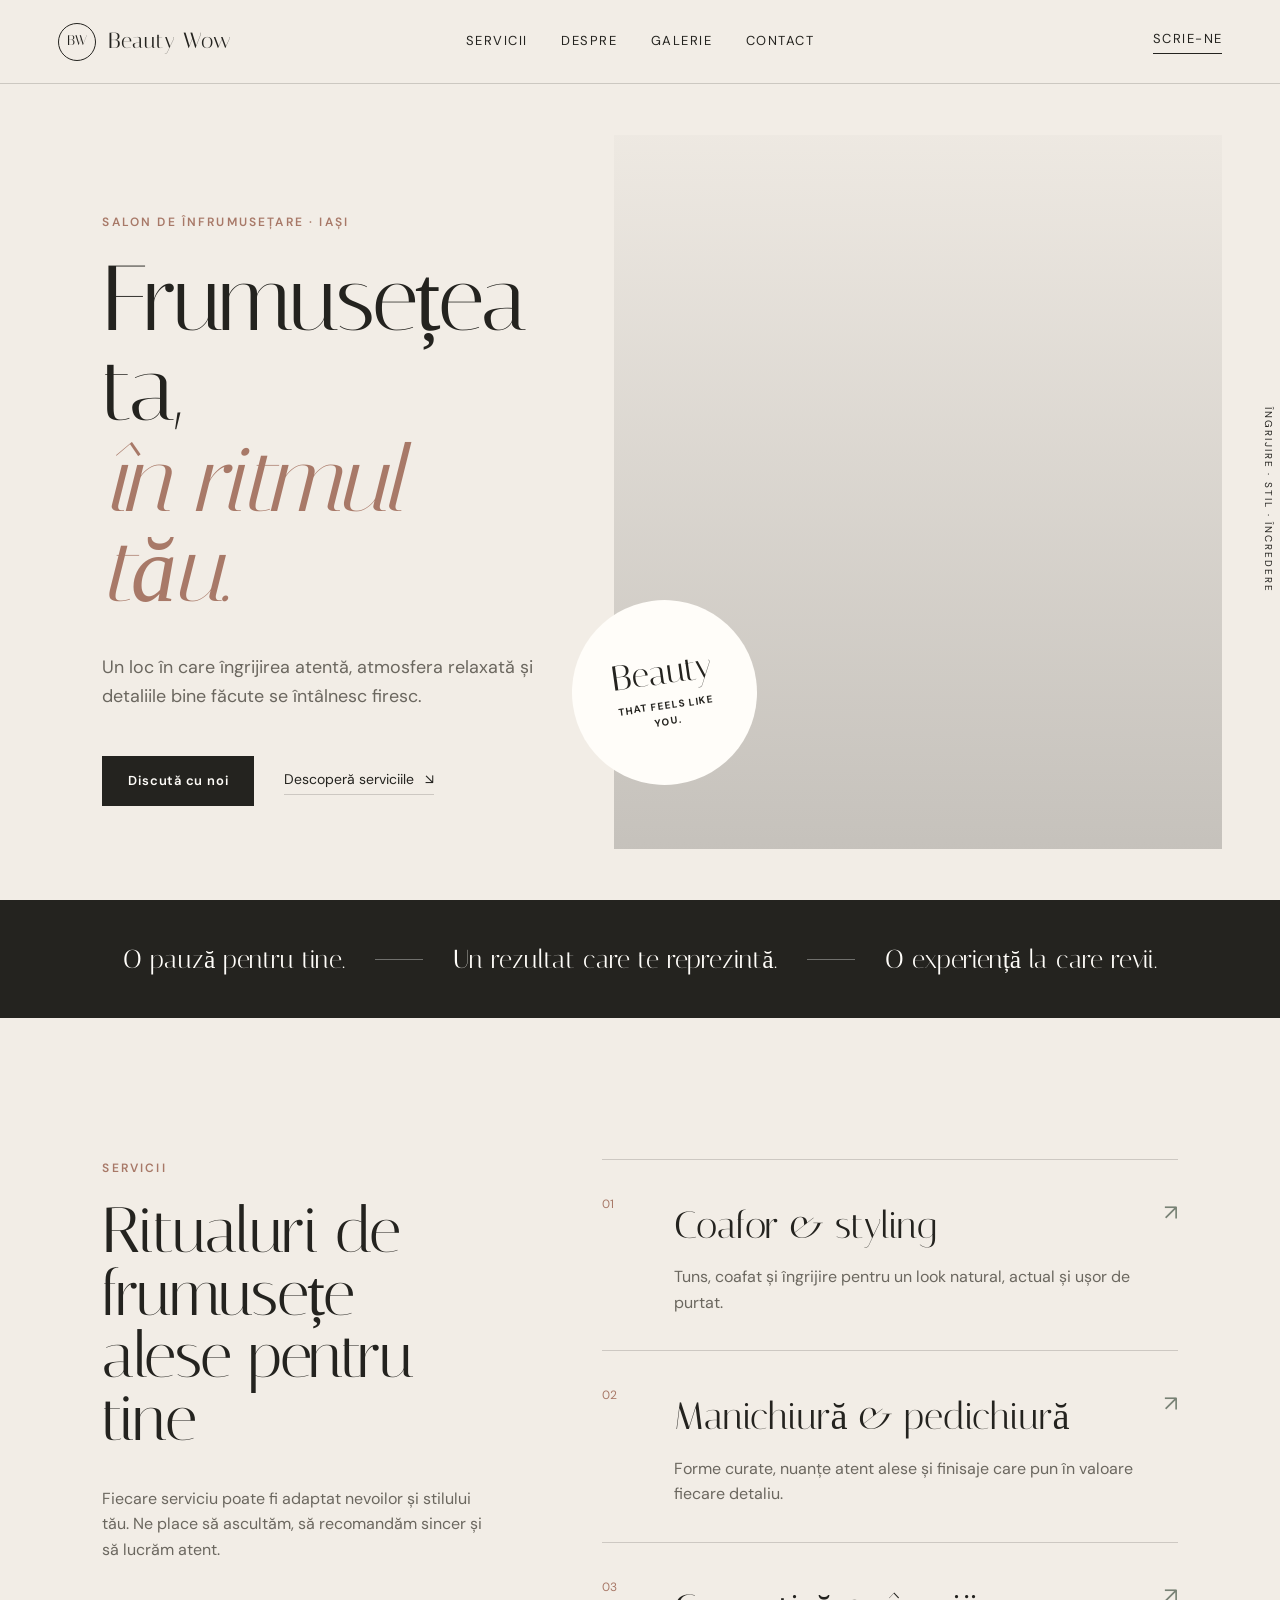
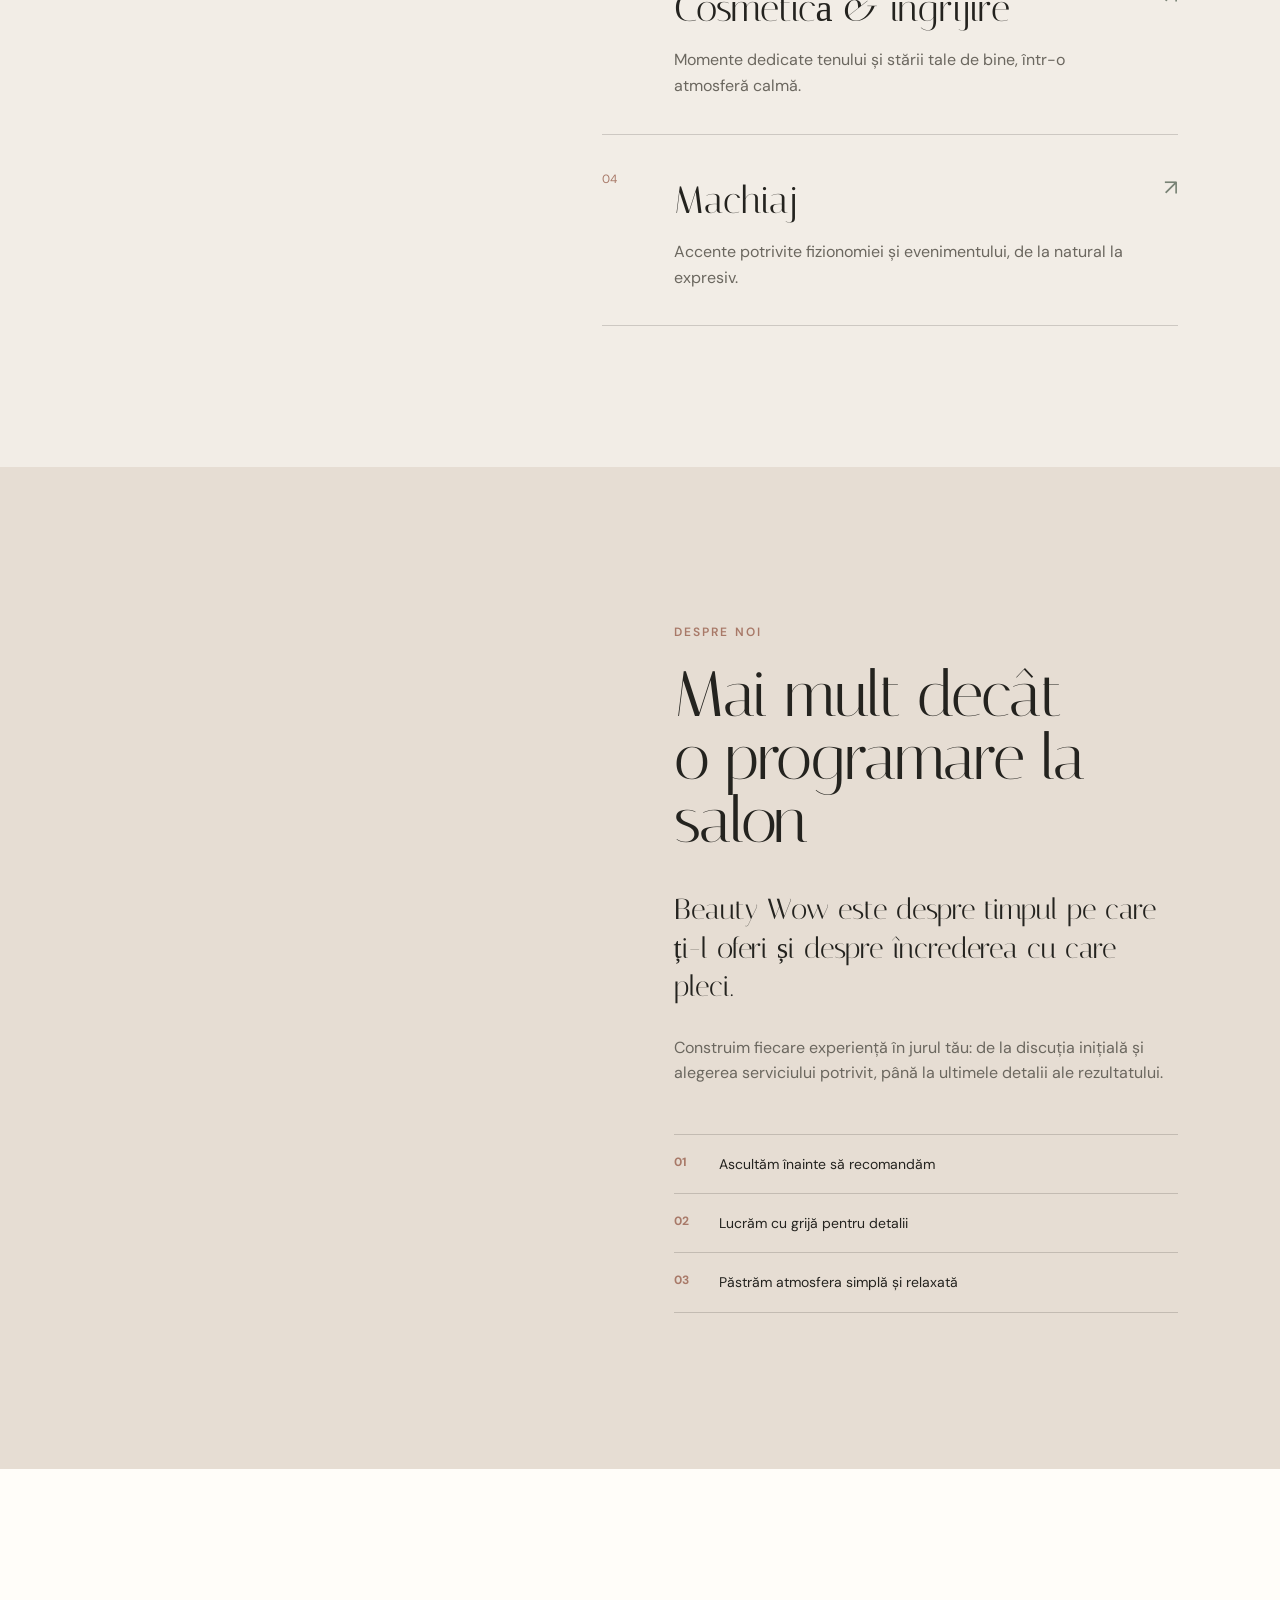
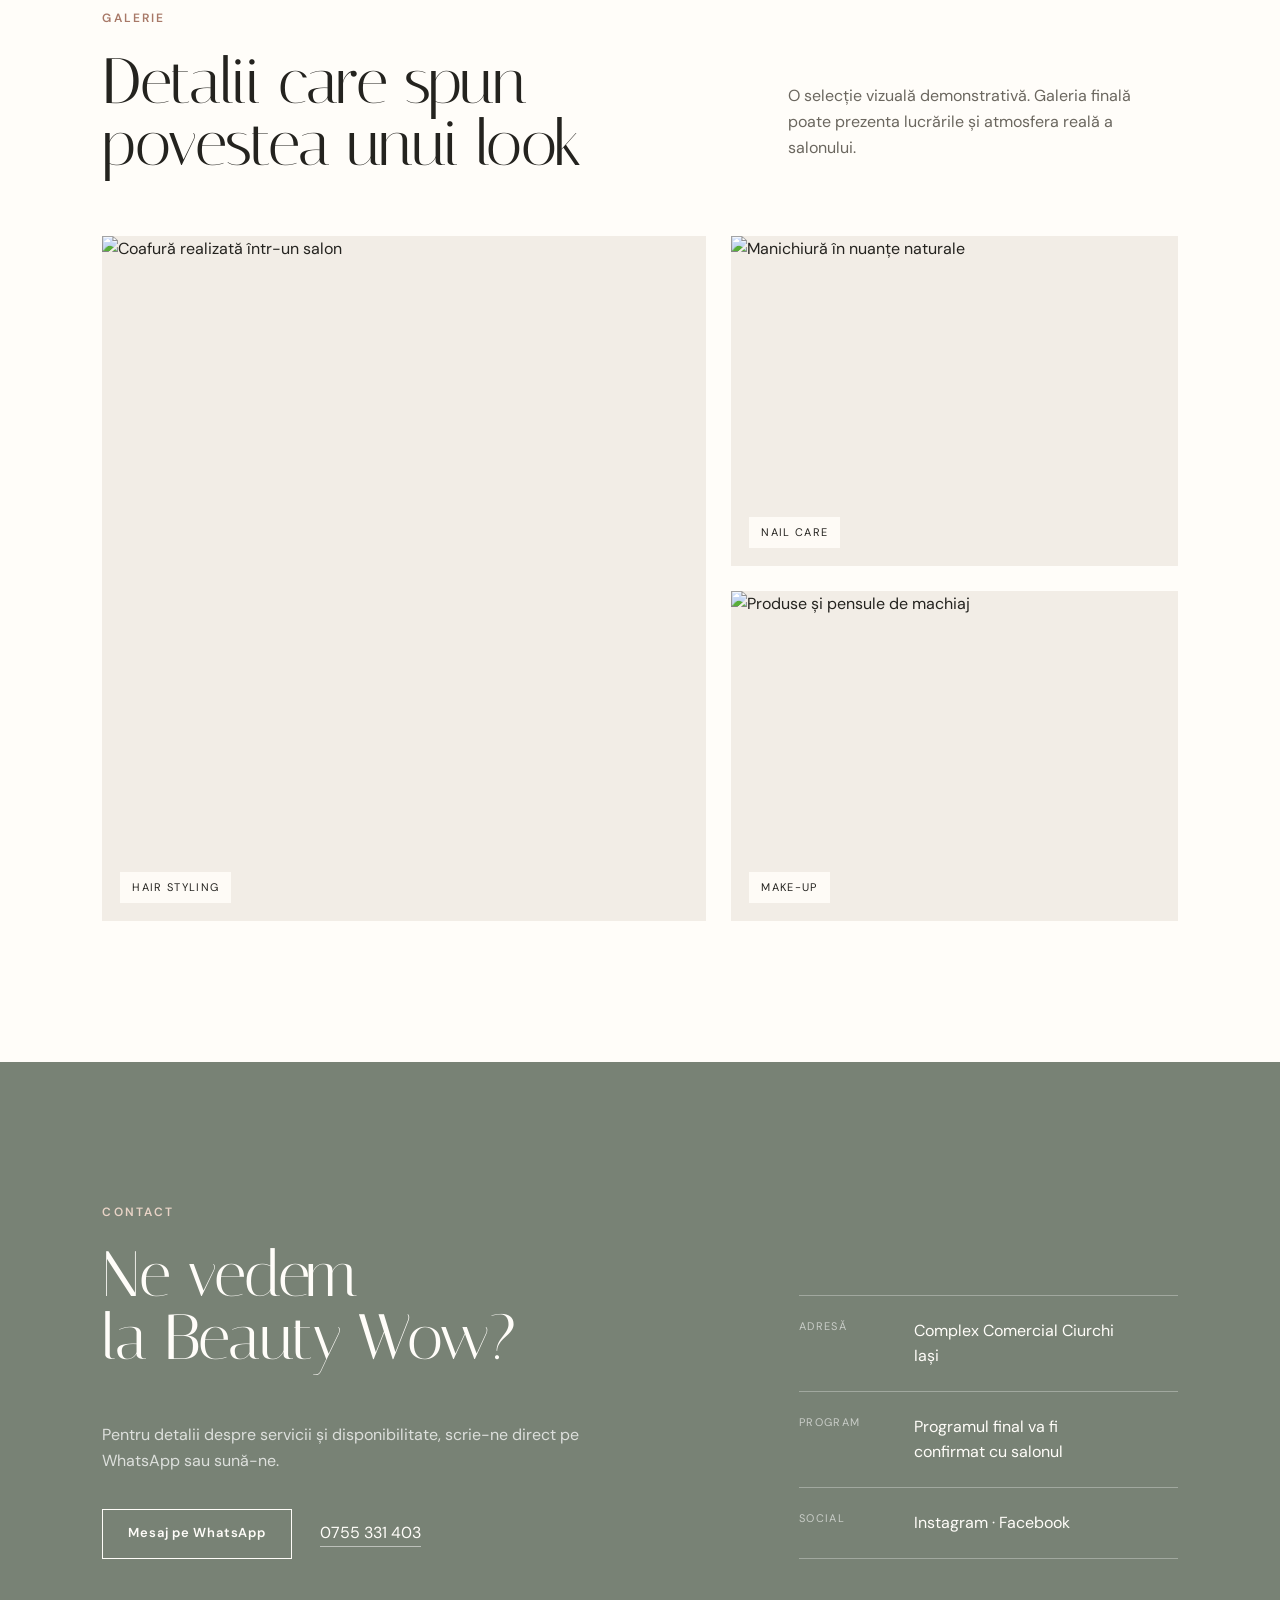
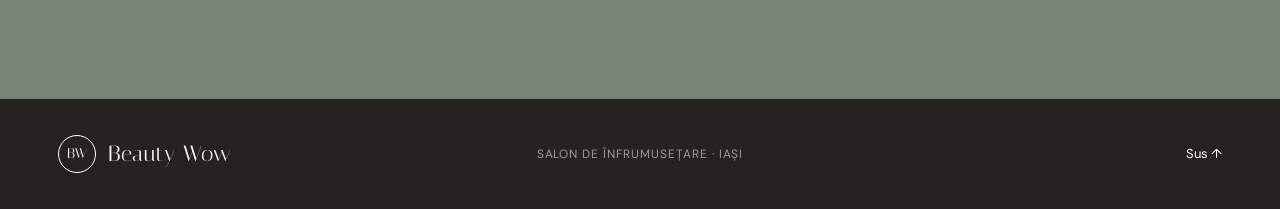
==== index.html @ 2084b97e "Initial Beauty Wow salon presentation site" ====
<!doctype html>
<html lang="ro">
<head>
  <meta charset="UTF-8">
  <meta name="viewport" content="width=device-width, initial-scale=1.0">
  <meta name="description" content="Beauty Wow Iași — un spațiu dedicat frumuseții, îngrijirii și momentelor în care te alegi pe tine.">
  <meta name="theme-color" content="#f2ede6">
  <title>Beauty Wow — Salon de înfrumusețare Iași</title>
  <link rel="preconnect" href="https://fonts.googleapis.com">
  <link rel="preconnect" href="https://fonts.gstatic.com" crossorigin>
  <link href="https://fonts.googleapis.com/css2?family=DM+Sans:wght@400;500;600&family=Italiana&display=swap" rel="stylesheet">
  <link rel="stylesheet" href="style.css">
</head>
<body>
  <header class="site-header" id="acasa">
    <a class="brand" href="#acasa" aria-label="Beauty Wow - Acasă">
      <span class="brand-mark">BW</span>
      <span class="brand-name">Beauty Wow</span>
    </a>

    <button class="menu-toggle" type="button" aria-label="Deschide meniul" aria-expanded="false">
      <span></span><span></span>
    </button>

    <nav class="main-nav" aria-label="Navigație principală">
      <a href="#servicii">Servicii</a>
      <a href="#despre">Despre</a>
      <a href="#galerie">Galerie</a>
      <a href="#contact">Contact</a>
    </nav>

    <a class="header-contact" href="https://wa.me/40755331403" target="_blank" rel="noopener">Scrie-ne</a>
  </header>

  <main>
    <section class="hero">
      <div class="hero-copy reveal">
        <p class="eyebrow">Salon de înfrumusețare · Iași</p>
        <h1>Frumusețea ta,<br><em>în ritmul tău.</em></h1>
        <p class="hero-intro">Un loc în care îngrijirea atentă, atmosfera relaxată și detaliile bine făcute se întâlnesc firesc.</p>
        <div class="hero-actions">
          <a class="button button-primary" href="https://wa.me/40755331403" target="_blank" rel="noopener">Discută cu noi</a>
          <a class="text-link" href="#servicii">Descoperă serviciile <span>↘</span></a>
        </div>
      </div>

      <div class="hero-visual reveal delay-1">
        <div class="hero-image" role="img" aria-label="Interior luminos de salon de înfrumusețare"></div>
        <div class="hero-note">
          <span>Beauty</span>
          <strong>that feels like you.</strong>
        </div>
      </div>

      <p class="hero-side">ÎNGRIJIRE · STIL · ÎNCREDERE</p>
    </section>

    <section class="intro-strip" aria-label="Promisiunea Beauty Wow">
      <p>O pauză pentru tine.</p>
      <span></span>
      <p>Un rezultat care te reprezintă.</p>
      <span></span>
      <p>O experiență la care revii.</p>
    </section>

    <section class="services section" id="servicii">
      <div class="section-heading reveal">
        <p class="eyebrow">Servicii</p>
        <h2>Ritualuri de frumusețe<br>alese pentru tine</h2>
        <p>Fiecare serviciu poate fi adaptat nevoilor și stilului tău. Ne place să ascultăm, să recomandăm sincer și să lucrăm atent.</p>
      </div>

      <div class="service-list">
        <article class="service-item reveal">
          <span>01</span>
          <div>
            <h3>Coafor & styling</h3>
            <p>Tuns, coafat și îngrijire pentru un look natural, actual și ușor de purtat.</p>
          </div>
          <span class="service-arrow">↗</span>
        </article>
        <article class="service-item reveal">
          <span>02</span>
          <div>
            <h3>Manichiură & pedichiură</h3>
            <p>Forme curate, nuanțe atent alese și finisaje care pun în valoare fiecare detaliu.</p>
          </div>
          <span class="service-arrow">↗</span>
        </article>
        <article class="service-item reveal">
          <span>03</span>
          <div>
            <h3>Cosmetică & îngrijire</h3>
            <p>Momente dedicate tenului și stării tale de bine, într-o atmosferă calmă.</p>
          </div>
          <span class="service-arrow">↗</span>
        </article>
        <article class="service-item reveal">
          <span>04</span>
          <div>
            <h3>Machiaj</h3>
            <p>Accente potrivite fizionomiei și evenimentului, de la natural la expresiv.</p>
          </div>
          <span class="service-arrow">↗</span>
        </article>
      </div>
    </section>

    <section class="about section" id="despre">
      <div class="about-image reveal" role="img" aria-label="Detaliu din timpul unui serviciu de beauty"></div>
      <div class="about-copy reveal delay-1">
        <p class="eyebrow">Despre noi</p>
        <h2>Mai mult decât<br>o programare la salon</h2>
        <p class="lead">Beauty Wow este despre timpul pe care ți-l oferi și despre încrederea cu care pleci.</p>
        <p>Construim fiecare experiență în jurul tău: de la discuția inițială și alegerea serviciului potrivit, până la ultimele detalii ale rezultatului.</p>
        <div class="about-values">
          <div><strong>01</strong><span>Ascultăm înainte să recomandăm</span></div>
          <div><strong>02</strong><span>Lucrăm cu grijă pentru detalii</span></div>
          <div><strong>03</strong><span>Păstrăm atmosfera simplă și relaxată</span></div>
        </div>
      </div>
    </section>

    <section class="gallery section" id="galerie">
      <div class="gallery-heading reveal">
        <div>
          <p class="eyebrow">Galerie</p>
          <h2>Detalii care spun<br>povestea unui look</h2>
        </div>
        <p>O selecție vizuală demonstrativă. Galeria finală poate prezenta lucrările și atmosfera reală a salonului.</p>
      </div>

      <div class="gallery-grid">
        <figure class="gallery-card gallery-card-tall reveal">
          <img src="https://images.unsplash.com/photo-1562322140-8baeececf3df?auto=format&fit=crop&w=1200&q=85" alt="Coafură realizată într-un salon" loading="lazy">
          <figcaption>Hair styling</figcaption>
        </figure>
        <figure class="gallery-card reveal delay-1">
          <img src="https://images.unsplash.com/photo-1604654894610-df63bc536371?auto=format&fit=crop&w=1000&q=85" alt="Manichiură în nuanțe naturale" loading="lazy">
          <figcaption>Nail care</figcaption>
        </figure>
        <figure class="gallery-card reveal">
          <img src="https://images.unsplash.com/photo-1596462502278-27bfdc403348?auto=format&fit=crop&w=1000&q=85" alt="Produse și pensule de machiaj" loading="lazy">
          <figcaption>Make-up</figcaption>
        </figure>
      </div>
    </section>

    <section class="contact section" id="contact">
      <div class="contact-copy reveal">
        <p class="eyebrow">Contact</p>
        <h2>Ne vedem<br>la Beauty Wow?</h2>
        <p>Pentru detalii despre servicii și disponibilitate, scrie-ne direct pe WhatsApp sau sună-ne.</p>
        <div class="contact-actions">
          <a class="button button-light" href="https://wa.me/40755331403" target="_blank" rel="noopener">Mesaj pe WhatsApp</a>
          <a class="contact-phone" href="tel:+40755331403">0755 331 403</a>
        </div>
      </div>

      <div class="contact-details reveal delay-1">
        <div>
          <span>Adresă</span>
          <p>Complex Comercial Ciurchi<br>Iași</p>
        </div>
        <div>
          <span>Program</span>
          <p>Programul final va fi<br>confirmat cu salonul</p>
        </div>
        <div>
          <span>Social</span>
          <p>Instagram · Facebook</p>
        </div>
      </div>
    </section>
  </main>

  <footer>
    <a class="brand brand-footer" href="#acasa">
      <span class="brand-mark">BW</span>
      <span class="brand-name">Beauty Wow</span>
    </a>
    <p>Salon de înfrumusețare · Iași</p>
    <a href="#acasa">Sus ↑</a>
  </footer>

  <script src="script.js"></script>
</body>
</html>
---- style.css ----
:root {
  --paper: #f2ede6;
  --paper-deep: #e6ddd3;
  --ink: #24231f;
  --muted: #6b675f;
  --sage: #788275;
  --clay: #a87968;
  --white: #fffdf9;
  --line: rgba(36, 35, 31, 0.18);
}

* { box-sizing: border-box; }

html { scroll-behavior: smooth; }

body {
  margin: 0;
  background: var(--paper);
  color: var(--ink);
  font-family: "DM Sans", sans-serif;
  font-size: 16px;
  line-height: 1.6;
}

body.menu-open { overflow: hidden; }

a { color: inherit; text-decoration: none; }
img { display: block; width: 100%; }

.site-header {
  height: 84px;
  display: grid;
  grid-template-columns: 1fr auto 1fr;
  align-items: center;
  padding: 0 4.5vw;
  border-bottom: 1px solid var(--line);
  position: relative;
  z-index: 20;
}

.brand { display: inline-flex; align-items: center; gap: 12px; width: max-content; }
.brand-mark {
  display: grid;
  place-items: center;
  width: 38px;
  height: 38px;
  border: 1px solid var(--ink);
  border-radius: 50%;
  font-family: "Italiana", serif;
  font-size: 14px;
}
.brand-name { font-family: "Italiana", serif; font-size: 22px; letter-spacing: 0.02em; }

.main-nav { display: flex; align-items: center; gap: 34px; }
.main-nav a, .header-contact { font-size: 13px; text-transform: uppercase; letter-spacing: 0.11em; }
.main-nav a { position: relative; }
.main-nav a::after {
  content: "";
  position: absolute;
  left: 0;
  right: 100%;
  bottom: -5px;
  height: 1px;
  background: var(--ink);
  transition: right 0.25s ease;
}
.main-nav a:hover::after { right: 0; }
.header-contact { justify-self: end; border-bottom: 1px solid var(--ink); padding-bottom: 4px; }
.menu-toggle { display: none; }

.hero {
  min-height: calc(100vh - 84px);
  display: grid;
  grid-template-columns: 48% 52%;
  position: relative;
  overflow: hidden;
}

.hero-copy {
  padding: clamp(70px, 9vw, 145px) 5vw 80px 8vw;
  display: flex;
  flex-direction: column;
  justify-content: center;
}

.eyebrow {
  margin: 0 0 22px;
  font-size: 12px;
  font-weight: 600;
  letter-spacing: 0.18em;
  text-transform: uppercase;
  color: var(--clay);
}

h1, h2, h3, p { margin-top: 0; }
h1, h2, h3 { font-weight: 400; }
h1, h2 { font-family: "Italiana", serif; line-height: 0.98; }
h1 { font-size: clamp(56px, 7.2vw, 112px); margin-bottom: 38px; letter-spacing: -0.03em; }
h1 em { color: var(--clay); font-weight: 400; }
h2 { font-size: clamp(44px, 5vw, 78px); letter-spacing: -0.025em; }
h3 { font-family: "Italiana", serif; }

.hero-intro { max-width: 490px; color: var(--muted); font-size: clamp(17px, 1.4vw, 20px); }
.hero-actions { display: flex; align-items: center; gap: 30px; margin-top: 28px; }
.button {
  display: inline-flex;
  align-items: center;
  justify-content: center;
  min-height: 50px;
  padding: 0 25px;
  border: 1px solid transparent;
  font-size: 13px;
  font-weight: 600;
  letter-spacing: 0.06em;
  transition: background 0.25s ease, color 0.25s ease, border-color 0.25s ease;
}
.button-primary { background: var(--ink); color: var(--white); }
.button-primary:hover { background: var(--sage); }
.text-link { font-size: 14px; border-bottom: 1px solid var(--line); padding-bottom: 3px; }
.text-link span { margin-left: 7px; }

.hero-visual { min-height: 650px; position: relative; padding: 4vw 4.5vw 4vw 0; }
.hero-image {
  width: 100%;
  height: 100%;
  min-height: 570px;
  background:
    linear-gradient(180deg, rgba(20, 20, 18, 0.02), rgba(20, 20, 18, 0.2)),
    url("https://images.unsplash.com/photo-1560066984-138dadb4c035?auto=format&fit=crop&w=1600&q=88") center/cover;
}
.hero-note {
  position: absolute;
  left: -42px;
  bottom: 9vw;
  width: 185px;
  height: 185px;
  border-radius: 50%;
  background: var(--white);
  display: flex;
  flex-direction: column;
  justify-content: center;
  align-items: center;
  text-align: center;
  transform: rotate(-8deg);
}
.hero-note span { font-family: "Italiana", serif; font-size: 35px; line-height: 1; }
.hero-note strong { max-width: 110px; margin-top: 8px; font-size: 10px; letter-spacing: 0.1em; text-transform: uppercase; }
.hero-side {
  position: absolute;
  right: 0.9vw;
  top: 50%;
  transform: rotate(90deg) translateX(50%);
  transform-origin: right center;
  font-size: 10px;
  letter-spacing: 0.19em;
}

.intro-strip {
  min-height: 118px;
  padding: 25px 6vw;
  background: var(--ink);
  color: var(--white);
  display: flex;
  justify-content: center;
  align-items: center;
  gap: 30px;
}
.intro-strip p { margin: 0; font-family: "Italiana", serif; font-size: clamp(18px, 2vw, 28px); }
.intro-strip span { width: 48px; height: 1px; background: rgba(255,255,255,.35); }

.section { padding: clamp(90px, 11vw, 165px) 8vw; }
.services { display: grid; grid-template-columns: 0.8fr 1.2fr; gap: 9vw; }
.section-heading { position: sticky; top: 110px; align-self: start; }
.section-heading h2 { margin-bottom: 35px; }
.section-heading > p:last-child { max-width: 450px; color: var(--muted); }
.service-list { border-top: 1px solid var(--line); }
.service-item {
  min-height: 170px;
  display: grid;
  grid-template-columns: 50px 1fr auto;
  gap: 22px;
  padding: 35px 0;
  border-bottom: 1px solid var(--line);
  align-items: start;
}
.service-item > span:first-child { color: var(--clay); font-size: 12px; }
.service-item h3 { font-size: clamp(28px, 3vw, 43px); margin-bottom: 8px; }
.service-item p { color: var(--muted); max-width: 520px; margin: 0; }
.service-arrow { font-size: 22px; color: var(--sage); transition: transform .25s ease; }
.service-item:hover .service-arrow { transform: translate(5px, -5px); }

.about { background: var(--paper-deep); display: grid; grid-template-columns: 0.95fr 1.05fr; gap: 9vw; align-items: center; }
.about-image {
  min-height: 720px;
  background: url("https://images.unsplash.com/photo-1522337360788-8b13dee7a37e?auto=format&fit=crop&w=1300&q=85") center/cover;
}
.about-copy { max-width: 660px; }
.about-copy h2 { margin-bottom: 38px; }
.about-copy .lead { font-family: "Italiana", serif; font-size: clamp(24px, 2.3vw, 34px); line-height: 1.3; }
.about-copy > p:not(.eyebrow):not(.lead) { color: var(--muted); }
.about-values { margin-top: 48px; border-top: 1px solid var(--line); }
.about-values div { display: grid; grid-template-columns: 45px 1fr; padding: 18px 0; border-bottom: 1px solid var(--line); }
.about-values strong { color: var(--clay); font-size: 12px; }
.about-values span { font-size: 14px; }

.gallery { background: var(--white); }
.gallery-heading { display: grid; grid-template-columns: 1.2fr 0.8fr; align-items: end; gap: 8vw; margin-bottom: 60px; }
.gallery-heading h2 { margin: 0; }
.gallery-heading > p { color: var(--muted); max-width: 420px; }
.gallery-grid { display: grid; grid-template-columns: 1.15fr 0.85fr; gap: 25px; }
.gallery-card { margin: 0; position: relative; overflow: hidden; background: var(--paper); }
.gallery-card-tall { grid-row: span 2; }
.gallery-card img { height: 330px; object-fit: cover; transition: transform .7s ease; }
.gallery-card-tall img { height: 685px; }
.gallery-card:hover img { transform: scale(1.025); }
.gallery-card figcaption {
  position: absolute;
  left: 18px;
  bottom: 18px;
  background: rgba(255,253,249,.9);
  padding: 7px 12px;
  font-size: 11px;
  text-transform: uppercase;
  letter-spacing: .12em;
}

.contact { background: var(--sage); color: var(--white); display: grid; grid-template-columns: 1.2fr .8fr; gap: 10vw; align-items: end; }
.contact .eyebrow { color: #e8d3c6; }
.contact-copy > p:not(.eyebrow) { max-width: 520px; color: rgba(255,255,255,.75); }
.contact-actions { display: flex; align-items: center; gap: 28px; margin-top: 35px; }
.button-light { border-color: var(--white); color: var(--white); }
.button-light:hover { background: var(--white); color: var(--ink); }
.contact-phone { border-bottom: 1px solid rgba(255,255,255,.5); }
.contact-details { border-top: 1px solid rgba(255,255,255,.3); }
.contact-details div { display: grid; grid-template-columns: 90px 1fr; gap: 25px; padding: 22px 0; border-bottom: 1px solid rgba(255,255,255,.3); }
.contact-details span { font-size: 11px; text-transform: uppercase; letter-spacing: .13em; color: rgba(255,255,255,.6); }
.contact-details p { margin: 0; }

footer {
  min-height: 110px;
  display: grid;
  grid-template-columns: 1fr auto 1fr;
  align-items: center;
  gap: 25px;
  padding: 25px 4.5vw;
  background: var(--ink);
  color: var(--white);
}
footer p { margin: 0; color: rgba(255,255,255,.55); font-size: 12px; letter-spacing: .08em; text-transform: uppercase; }
footer > a:last-child { justify-self: end; font-size: 13px; }
.brand-footer .brand-mark { border-color: var(--white); }

.reveal { opacity: 1; transform: none; transition: opacity .7s ease, transform .7s ease; }
.reveal.visible { opacity: 1; transform: none; }
.delay-1 { transition-delay: .12s; }

@media (max-width: 980px) {
  .site-header { grid-template-columns: 1fr auto; padding: 0 24px; }
  .header-contact { display: none; }
  .menu-toggle {
    display: flex;
    flex-direction: column;
    justify-content: center;
    gap: 6px;
    width: 44px;
    height: 44px;
    border: 0;
    background: transparent;
    padding: 10px;
  }
  .menu-toggle span { height: 1px; width: 24px; background: var(--ink); transition: transform .25s ease; }
  .menu-toggle[aria-expanded="true"] span:first-child { transform: translateY(3.5px) rotate(45deg); }
  .menu-toggle[aria-expanded="true"] span:last-child { transform: translateY(-3.5px) rotate(-45deg); }
  .main-nav {
    position: fixed;
    inset: 84px 0 0;
    background: var(--paper);
    display: flex;
    flex-direction: column;
    justify-content: center;
    gap: 25px;
    opacity: 0;
    visibility: hidden;
    transform: translateY(-15px);
    transition: .25s ease;
  }
  .main-nav.open { opacity: 1; visibility: visible; transform: translateY(0); }
  .main-nav a { font-family: "Italiana", serif; font-size: 36px; text-transform: none; letter-spacing: 0; }
  .hero { grid-template-columns: 1fr; }
  .hero-copy { padding: 80px 8vw 60px; }
  .hero-visual { padding: 0 8vw 70px; min-height: 600px; }
  .hero-note { left: auto; right: 3vw; bottom: 35px; }
  .hero-side { display: none; }
  .services { grid-template-columns: 1fr; }
  .section-heading { position: static; }
  .about { grid-template-columns: 1fr; }
  .about-image { min-height: 600px; }
}

@media (max-width: 680px) {
  .site-header { height: 72px; }
  .brand-name { font-size: 20px; }
  .main-nav { inset: 72px 0 0; }
  .hero { min-height: auto; }
  .hero-copy { padding: 62px 24px 50px; }
  h1 { font-size: clamp(50px, 15vw, 76px); margin-bottom: 28px; }
  h2 { font-size: clamp(42px, 12vw, 58px); }
  .hero-actions { align-items: flex-start; flex-direction: column; gap: 20px; }
  .hero-visual { padding: 0 24px 55px; min-height: 490px; }
  .hero-image { min-height: 460px; }
  .hero-note { width: 135px; height: 135px; right: 7px; bottom: 18px; }
  .hero-note span { font-size: 27px; }
  .intro-strip { flex-direction: column; align-items: flex-start; gap: 12px; padding: 28px 24px; }
  .intro-strip p { font-size: 21px; }
  .intro-strip span { width: 100%; }
  .intro-strip p:nth-of-type(3), .intro-strip span:nth-of-type(2) { display: none; }
  .section { padding: 85px 24px; }
  .service-item { grid-template-columns: 32px 1fr; }
  .service-arrow { display: none; }
  .about-image { min-height: 480px; }
  .about { gap: 65px; }
  .gallery-heading { grid-template-columns: 1fr; align-items: start; }
  .gallery-grid { grid-template-columns: 1fr; }
  .gallery-card-tall { grid-row: auto; }
  .gallery-card img, .gallery-card-tall img { height: 430px; }
  .contact { grid-template-columns: 1fr; gap: 65px; }
  .contact-actions { flex-direction: column; align-items: flex-start; }
  footer { grid-template-columns: 1fr auto; }
  footer p { display: none; }
}

@media (prefers-reduced-motion: reduce) {
  html { scroll-behavior: auto; }
  *, *::before, *::after { transition-duration: .01ms !important; animation-duration: .01ms !important; }
  .reveal { opacity: 1; transform: none; }
}
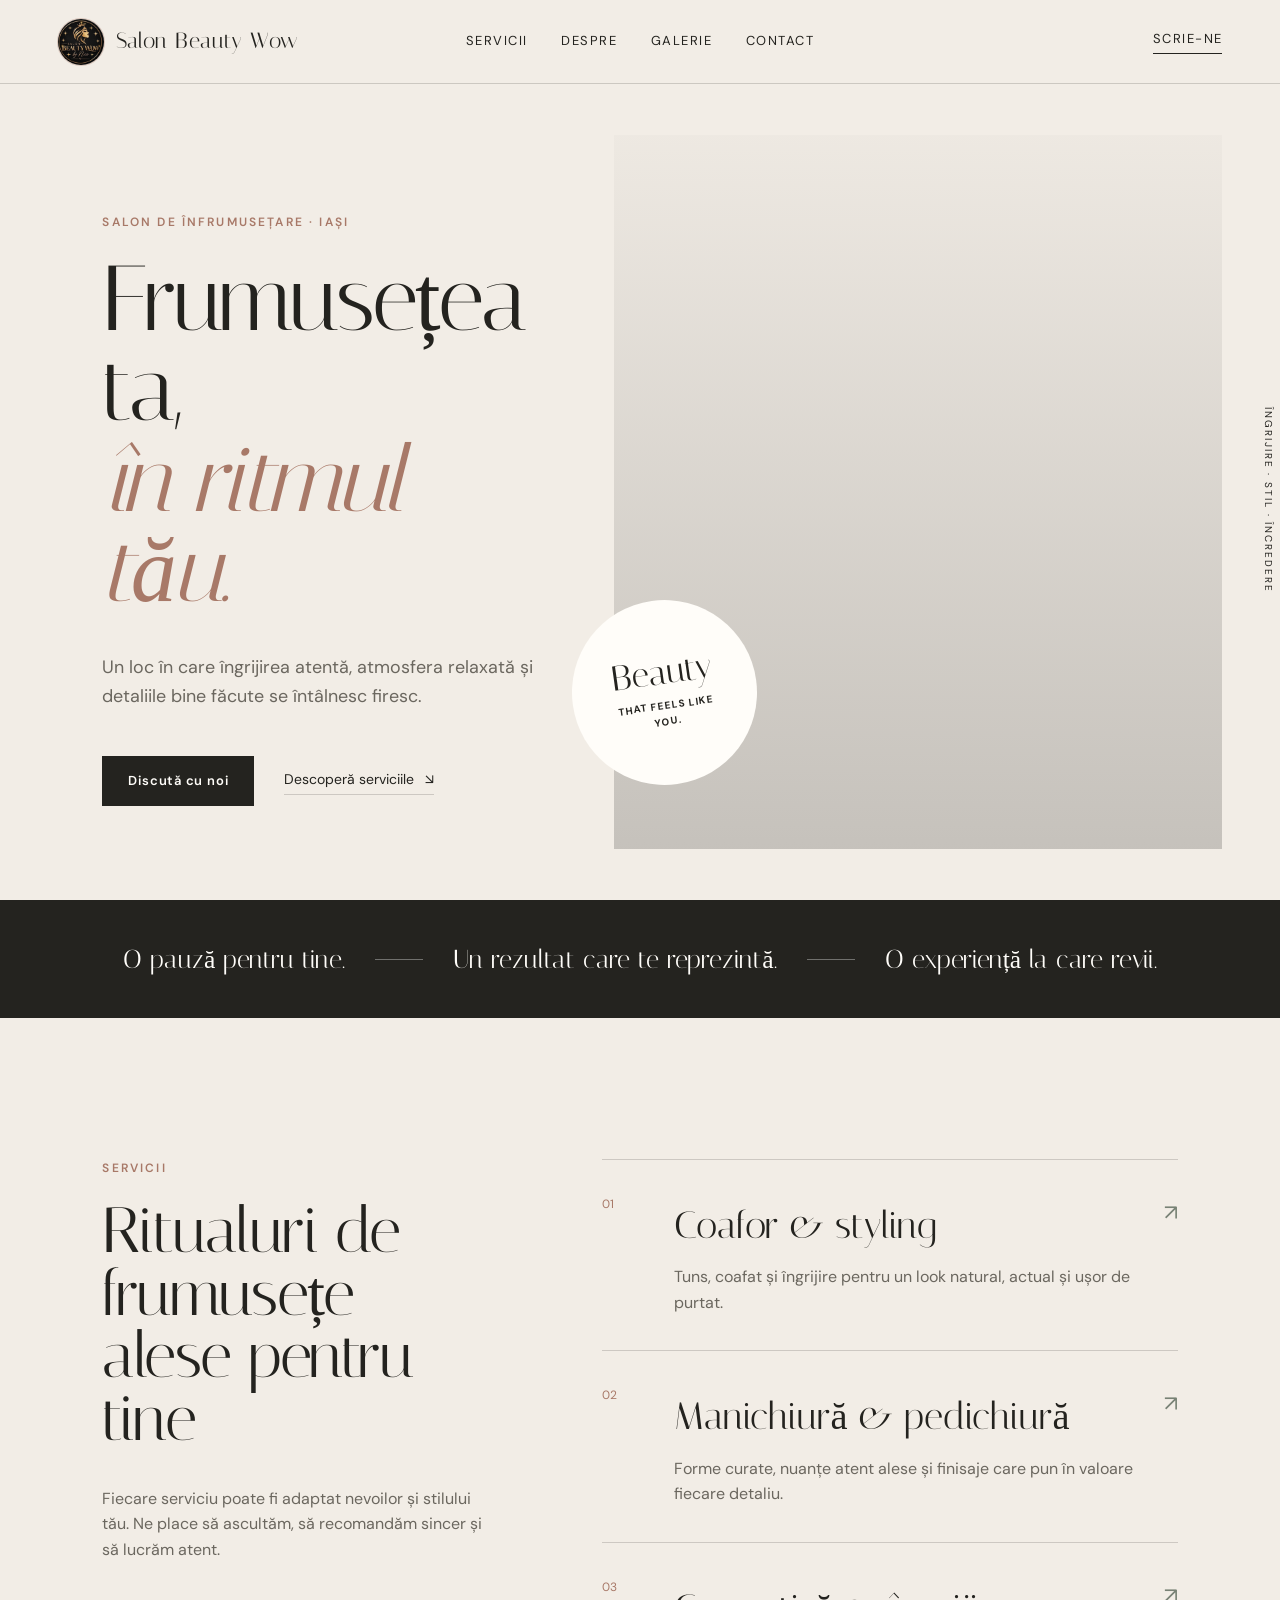
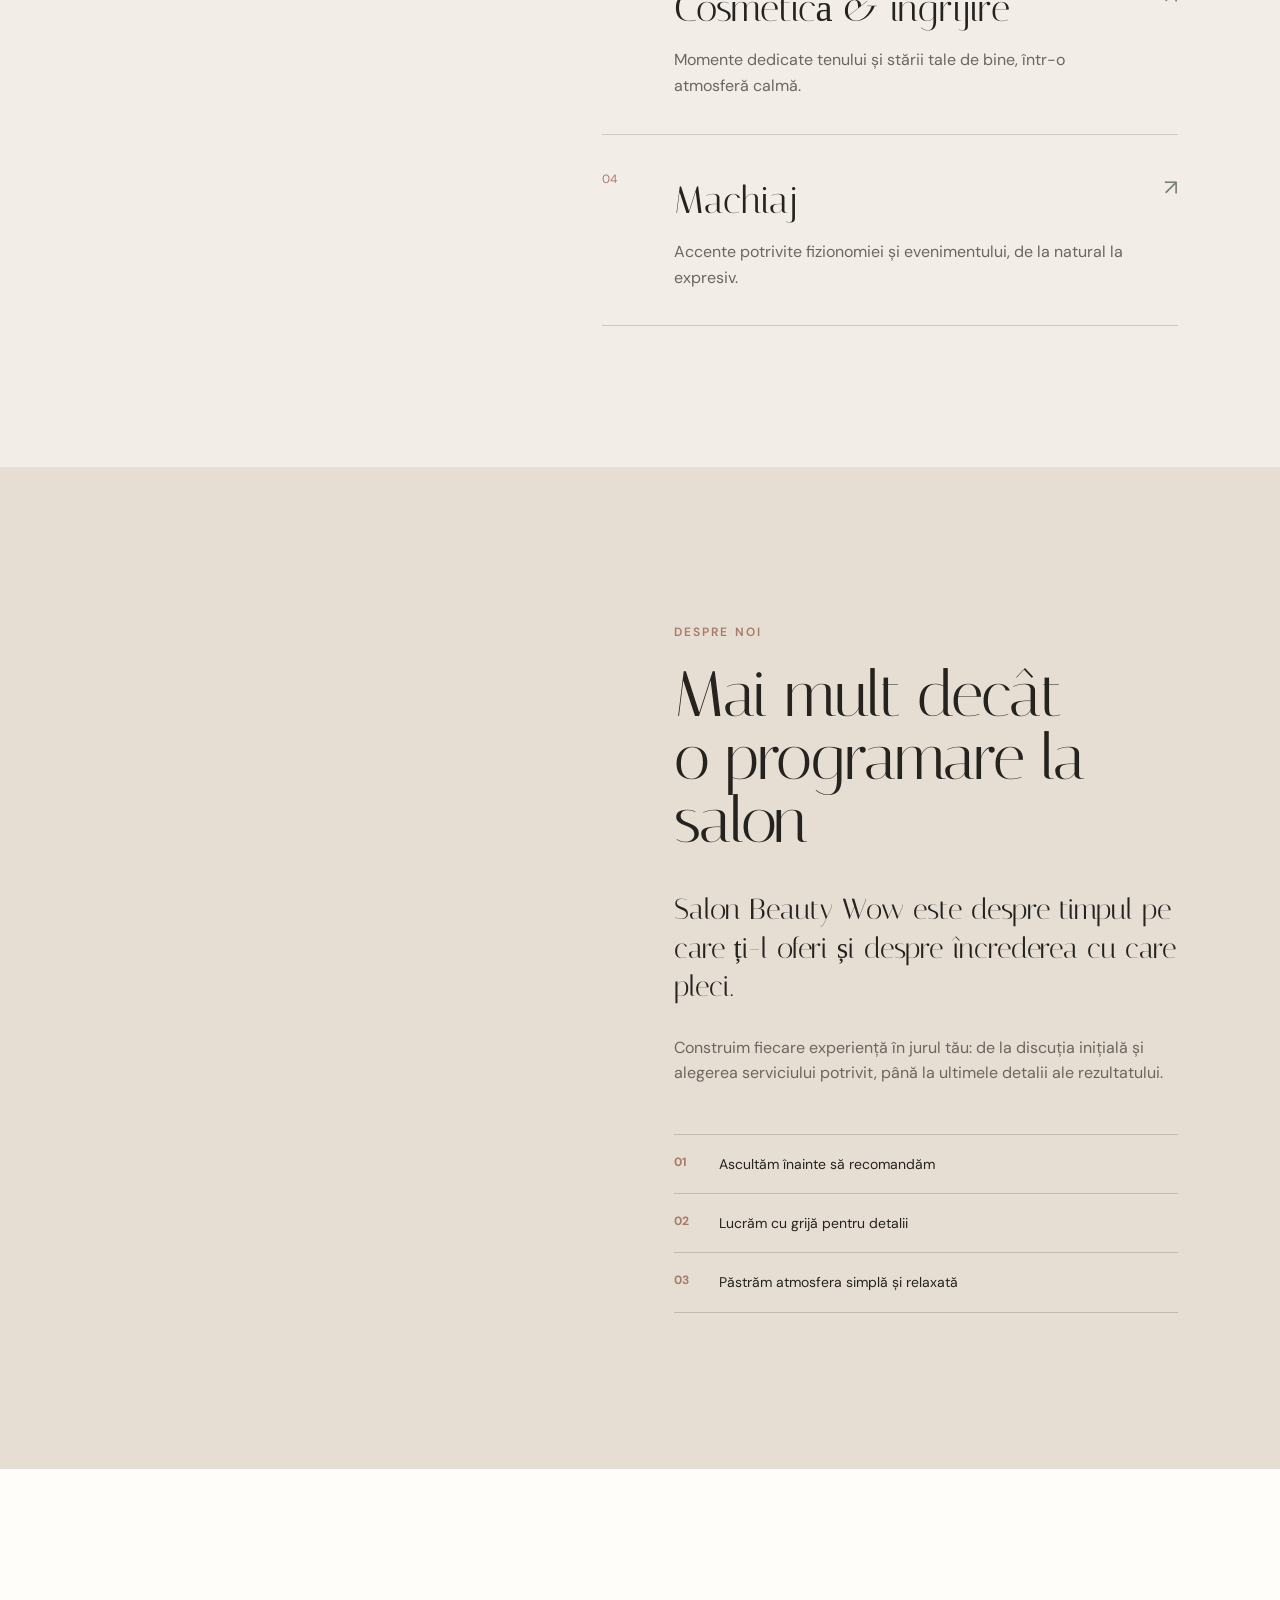
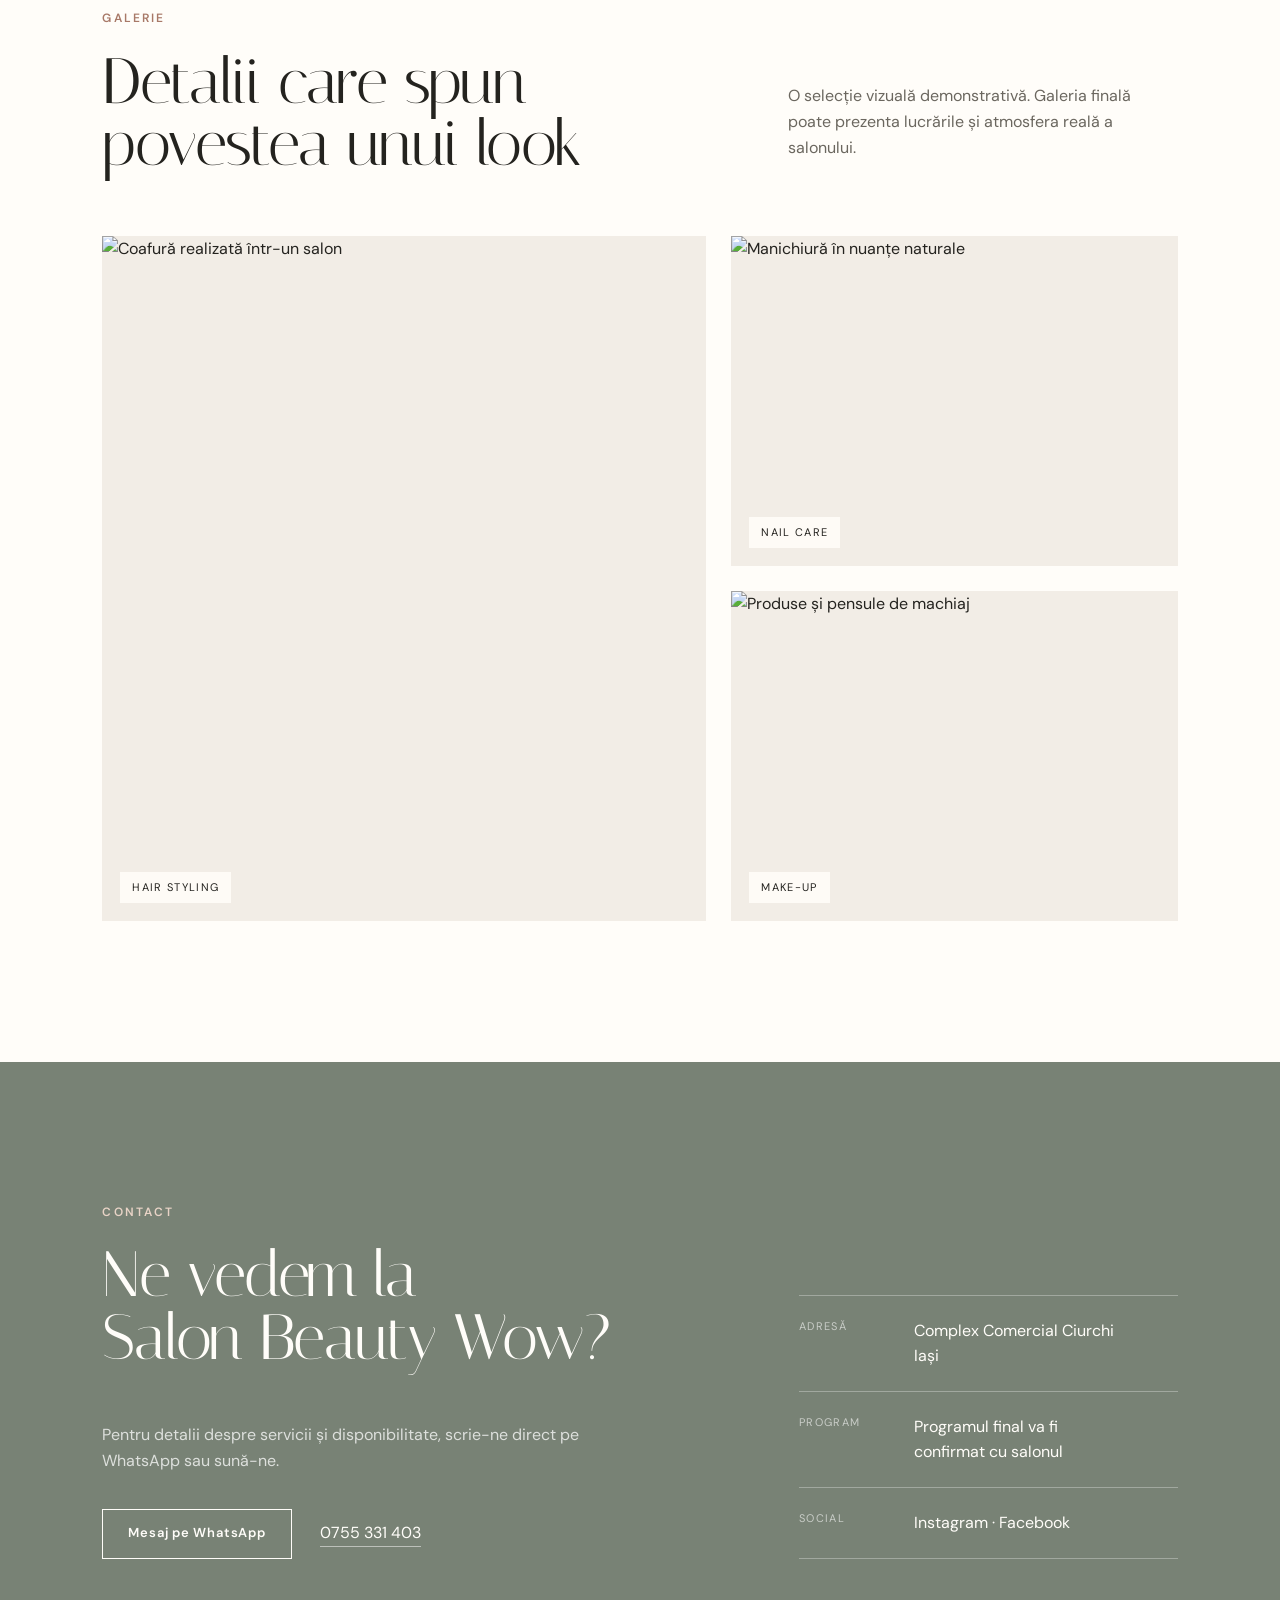
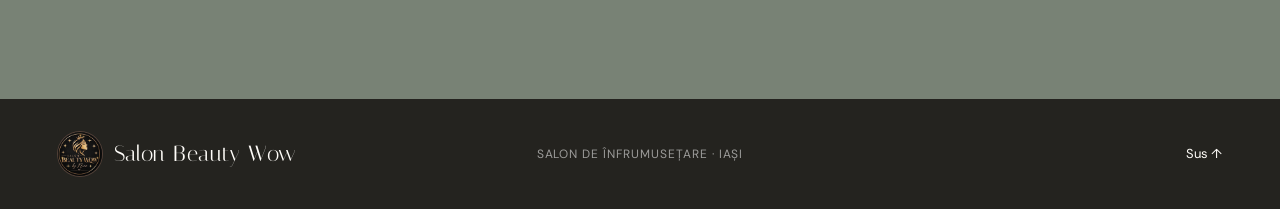
==== commit c8d088f4: "Add salon logo and full brand name" ====
--- a/index.html
+++ b/index.html
@@ -3,9 +3,9 @@
 <head>
   <meta charset="UTF-8">
   <meta name="viewport" content="width=device-width, initial-scale=1.0">
-  <meta name="description" content="Beauty Wow Iași — un spațiu dedicat frumuseții, îngrijirii și momentelor în care te alegi pe tine.">
+  <meta name="description" content="Salon Beauty Wow Iași — un spațiu dedicat frumuseții, îngrijirii și momentelor în care te alegi pe tine.">
   <meta name="theme-color" content="#f2ede6">
-  <title>Beauty Wow — Salon de înfrumusețare Iași</title>
+  <title>Salon Beauty Wow — Înfrumusețare Iași</title>
   <link rel="preconnect" href="https://fonts.googleapis.com">
   <link rel="preconnect" href="https://fonts.gstatic.com" crossorigin>
   <link href="https://fonts.googleapis.com/css2?family=DM+Sans:wght@400;500;600&family=Italiana&display=swap" rel="stylesheet">
@@ -13,9 +13,9 @@
 </head>
 <body>
   <header class="site-header" id="acasa">
-    <a class="brand" href="#acasa" aria-label="Beauty Wow - Acasă">
-      <span class="brand-mark">BW</span>
-      <span class="brand-name">Beauty Wow</span>
+    <a class="brand" href="#acasa" aria-label="Salon Beauty Wow - Acasă">
+      <img class="brand-logo" src="logo-salon-beauty-wow.jpeg" alt="">
+      <span class="brand-name">Salon Beauty Wow</span>
     </a>
 
     <button class="menu-toggle" type="button" aria-label="Deschide meniul" aria-expanded="false">
@@ -23,10 +23,10 @@
     </button>
 
     <nav class="main-nav" aria-label="Navigație principală">
-      <a href="#servicii">Servicii</a>
-      <a href="#despre">Despre</a>
-      <a href="#galerie">Galerie</a>
-      <a href="#contact">Contact</a>
+      <a href="servicii.html">Servicii</a>
+      <a href="despre.html">Despre</a>
+      <a href="galerie.html">Galerie</a>
+      <a href="contact.html">Contact</a>
     </nav>
 
     <a class="header-contact" href="https://wa.me/40755331403" target="_blank" rel="noopener">Scrie-ne</a>
@@ -40,7 +40,7 @@
         <p class="hero-intro">Un loc în care îngrijirea atentă, atmosfera relaxată și detaliile bine făcute se întâlnesc firesc.</p>
         <div class="hero-actions">
           <a class="button button-primary" href="https://wa.me/40755331403" target="_blank" rel="noopener">Discută cu noi</a>
-          <a class="text-link" href="#servicii">Descoperă serviciile <span>↘</span></a>
+          <a class="text-link" href="servicii.html">Descoperă serviciile <span>↘</span></a>
         </div>
       </div>
 
@@ -55,7 +55,7 @@
       <p class="hero-side">ÎNGRIJIRE · STIL · ÎNCREDERE</p>
     </section>
 
-    <section class="intro-strip" aria-label="Promisiunea Beauty Wow">
+    <section class="intro-strip" aria-label="Promisiunea Salon Beauty Wow">
       <p>O pauză pentru tine.</p>
       <span></span>
       <p>Un rezultat care te reprezintă.</p>
@@ -111,7 +111,7 @@
       <div class="about-copy reveal delay-1">
         <p class="eyebrow">Despre noi</p>
         <h2>Mai mult decât<br>o programare la salon</h2>
-        <p class="lead">Beauty Wow este despre timpul pe care ți-l oferi și despre încrederea cu care pleci.</p>
+        <p class="lead">Salon Beauty Wow este despre timpul pe care ți-l oferi și despre încrederea cu care pleci.</p>
         <p>Construim fiecare experiență în jurul tău: de la discuția inițială și alegerea serviciului potrivit, până la ultimele detalii ale rezultatului.</p>
         <div class="about-values">
           <div><strong>01</strong><span>Ascultăm înainte să recomandăm</span></div>
@@ -149,7 +149,7 @@
     <section class="contact section" id="contact">
       <div class="contact-copy reveal">
         <p class="eyebrow">Contact</p>
-        <h2>Ne vedem<br>la Beauty Wow?</h2>
+        <h2>Ne vedem la<br>Salon Beauty Wow?</h2>
         <p>Pentru detalii despre servicii și disponibilitate, scrie-ne direct pe WhatsApp sau sună-ne.</p>
         <div class="contact-actions">
           <a class="button button-light" href="https://wa.me/40755331403" target="_blank" rel="noopener">Mesaj pe WhatsApp</a>
@@ -176,8 +176,8 @@
 
   <footer>
     <a class="brand brand-footer" href="#acasa">
-      <span class="brand-mark">BW</span>
-      <span class="brand-name">Beauty Wow</span>
+      <img class="brand-logo" src="logo-salon-beauty-wow.jpeg" alt="">
+      <span class="brand-name">Salon Beauty Wow</span>
     </a>
     <p>Salon de înfrumusețare · Iași</p>
     <a href="#acasa">Sus ↑</a>
--- a/style.css
+++ b/style.css
@@ -39,17 +39,15 @@
 }
 
 .brand { display: inline-flex; align-items: center; gap: 12px; width: max-content; }
-.brand-mark {
-  display: grid;
-  place-items: center;
-  width: 38px;
-  height: 38px;
-  border: 1px solid var(--ink);
+.brand-logo {
+  width: 46px;
+  height: 46px;
   border-radius: 50%;
-  font-family: "Italiana", serif;
-  font-size: 14px;
-}
-.brand-name { font-family: "Italiana", serif; font-size: 22px; letter-spacing: 0.02em; }
+  object-fit: cover;
+  flex: 0 0 auto;
+  box-shadow: 0 0 0 1px rgba(168, 121, 104, 0.35);
+}
+.brand-name { font-family: "Italiana", serif; font-size: 22px; letter-spacing: 0.02em; white-space: nowrap; }
 
 .main-nav { display: flex; align-items: center; gap: 34px; }
 .main-nav a, .header-contact { font-size: 13px; text-transform: uppercase; letter-spacing: 0.11em; }
@@ -65,6 +63,7 @@
   transition: right 0.25s ease;
 }
 .main-nav a:hover::after { right: 0; }
+.main-nav a.active::after { right: 0; }
 .header-contact { justify-self: end; border-bottom: 1px solid var(--ink); padding-bottom: 4px; }
 .menu-toggle { display: none; }
 
@@ -248,7 +247,78 @@
 }
 footer p { margin: 0; color: rgba(255,255,255,.55); font-size: 12px; letter-spacing: .08em; text-transform: uppercase; }
 footer > a:last-child { justify-self: end; font-size: 13px; }
-.brand-footer .brand-mark { border-color: var(--white); }
+.brand-footer .brand-logo { width: 44px; height: 44px; }
+
+.inner-hero {
+  min-height: 620px;
+  padding: 100px 8vw 80px;
+  display: grid;
+  grid-template-columns: 1.25fr .75fr;
+  gap: 9vw;
+  align-items: end;
+  border-bottom: 1px solid var(--line);
+}
+.inner-hero h1 { margin: 0; }
+.inner-hero > p { max-width: 450px; color: var(--muted); font-size: 18px; }
+.inner-hero-services { background: linear-gradient(90deg, var(--paper) 0 66%, var(--paper-deep) 66%); }
+.inner-hero-about { background: linear-gradient(rgba(242,237,230,.82), rgba(242,237,230,.82)), url("https://images.unsplash.com/photo-1521590832167-7bcbfaa6381f?auto=format&fit=crop&w=1800&q=85") center/cover; }
+.inner-hero-gallery { background: var(--white); }
+
+.service-detail { padding-top: 60px; }
+.detail-row { display: grid; grid-template-columns: 45px 1fr 1fr; gap: 5vw; align-items: center; padding: 80px 0; border-bottom: 1px solid var(--line); }
+.detail-row > span { align-self: start; color: var(--clay); font-size: 12px; }
+.detail-row h2 { margin-bottom: 25px; }
+.detail-row p { color: var(--muted); max-width: 560px; }
+.detail-row ul { padding: 20px 0 0; margin: 25px 0 0; list-style: none; border-top: 1px solid var(--line); }
+.detail-row li { padding: 9px 0; border-bottom: 1px solid var(--line); font-size: 14px; }
+.detail-row.reverse .detail-image { order: -1; grid-column: 1 / 3; }
+.detail-row.reverse > span { grid-column: 3; grid-row: 1; }
+.detail-row.reverse > div:nth-child(2) { grid-column: 3; grid-row: 1; padding-left: 35px; }
+.detail-image { min-height: 530px; background-size: cover; background-position: center; }
+.hair-image { background-image: url("https://images.unsplash.com/photo-1562322140-8baeececf3df?auto=format&fit=crop&w=1200&q=85"); }
+.nails-image { background-image: url("https://images.unsplash.com/photo-1604654894610-df63bc536371?auto=format&fit=crop&w=1200&q=85"); }
+.makeup-image { background-image: url("https://images.unsplash.com/photo-1596462502278-27bfdc403348?auto=format&fit=crop&w=1200&q=85"); }
+
+.page-cta { padding: 110px 8vw; background: var(--sage); color: var(--white); text-align: center; }
+.page-cta .eyebrow { color: #e8d3c6; }
+.page-cta h2 { margin-bottom: 22px; }
+.page-cta p:not(.eyebrow) { color: rgba(255,255,255,.7); }
+.page-cta .button { margin-top: 18px; }
+
+.story { display: grid; grid-template-columns: 1fr 1fr; gap: 8vw; align-items: center; }
+.story-image { min-height: 760px; background: url("https://images.unsplash.com/photo-1522337360788-8b13dee7a37e?auto=format&fit=crop&w=1300&q=85") center/cover; }
+.story-copy h2 { margin-bottom: 35px; }
+.story-copy > p { color: var(--muted); }
+.story-copy .story-lead { font-family: "Italiana", serif; font-size: 30px; line-height: 1.35; color: var(--ink); }
+.story-quote { margin-top: 45px; padding: 28px 0; border-top: 1px solid var(--line); border-bottom: 1px solid var(--line); font-family: "Italiana", serif; font-size: 24px; }
+.values { background: var(--paper-deep); display: grid; grid-template-columns: .8fr 1.2fr; gap: 8vw; }
+.values-grid { display: grid; grid-template-columns: repeat(3, 1fr); gap: 20px; }
+.values-grid article { padding: 35px 25px; border-top: 1px solid var(--ink); }
+.values-grid span { color: var(--clay); font-size: 12px; }
+.values-grid h3 { font-size: 32px; margin: 50px 0 18px; }
+.values-grid p { color: var(--muted); font-size: 14px; }
+
+.portfolio { background: var(--white); display: grid; grid-template-columns: 1fr 1fr; gap: 28px; }
+.portfolio-item { margin: 0; }
+.portfolio-item.wide { grid-column: 1 / -1; }
+.portfolio-item img { height: 590px; object-fit: cover; }
+.portfolio-item.wide img { height: 720px; }
+.portfolio-item figcaption { display: flex; gap: 18px; padding: 14px 0; border-bottom: 1px solid var(--line); text-transform: uppercase; letter-spacing: .11em; font-size: 11px; }
+.portfolio-item figcaption span { color: var(--clay); }
+
+.contact-page { min-height: calc(100vh - 84px); display: grid; grid-template-columns: 1fr 1fr; }
+.contact-panel { padding: 100px 8vw; background: var(--sage); color: var(--white); }
+.contact-panel h1 { font-size: clamp(55px, 6vw, 92px); }
+.contact-panel > p:not(.eyebrow) { color: rgba(255,255,255,.7); max-width: 530px; }
+.contact-cards { margin-top: 65px; border-top: 1px solid rgba(255,255,255,.3); }
+.contact-cards > * { display: grid; grid-template-columns: 100px 1fr; gap: 25px; padding: 23px 0; border-bottom: 1px solid rgba(255,255,255,.3); }
+.contact-cards span { font-size: 11px; text-transform: uppercase; letter-spacing: .13em; color: rgba(255,255,255,.6); }
+.contact-form { padding: 100px 8vw; background: var(--white); }
+.contact-form label { display: block; margin-bottom: 25px; font-size: 12px; text-transform: uppercase; letter-spacing: .1em; }
+.contact-form input, .contact-form select, .contact-form textarea { width: 100%; margin-top: 9px; padding: 13px 0; border: 0; border-bottom: 1px solid var(--line); border-radius: 0; background: transparent; color: var(--ink); font: inherit; outline: none; }
+.contact-form input:focus, .contact-form select:focus, .contact-form textarea:focus { border-color: var(--ink); }
+.contact-form textarea { resize: vertical; }
+.contact-form small { display: block; margin-top: 13px; color: var(--muted); }
 
 .reveal { opacity: 1; transform: none; transition: opacity .7s ease, transform .7s ease; }
 .reveal.visible { opacity: 1; transform: none; }
@@ -295,11 +365,21 @@
   .section-heading { position: static; }
   .about { grid-template-columns: 1fr; }
   .about-image { min-height: 600px; }
+  .inner-hero { grid-template-columns: 1fr; min-height: 540px; }
+  .inner-hero-services { background: var(--paper); }
+  .detail-row, .detail-row.reverse { grid-template-columns: 35px 1fr; }
+  .detail-row .detail-image, .detail-row.reverse .detail-image { grid-column: 1 / -1; grid-row: auto; order: initial; }
+  .detail-row.reverse > span { grid-column: 1; grid-row: 1; }
+  .detail-row.reverse > div:nth-child(2) { grid-column: 2; grid-row: 1; padding-left: 0; }
+  .story, .values, .contact-page { grid-template-columns: 1fr; }
+  .values-grid { grid-template-columns: 1fr; }
 }
 
 @media (max-width: 680px) {
   .site-header { height: 72px; }
-  .brand-name { font-size: 20px; }
+  .brand { gap: 9px; }
+  .brand-logo { width: 40px; height: 40px; }
+  .brand-name { font-size: 18px; }
   .main-nav { inset: 72px 0 0; }
   .hero { min-height: auto; }
   .hero-copy { padding: 62px 24px 50px; }
@@ -324,6 +404,17 @@
   .gallery-card-tall { grid-row: auto; }
   .gallery-card img, .gallery-card-tall img { height: 430px; }
   .contact { grid-template-columns: 1fr; gap: 65px; }
+  .inner-hero { padding: 75px 24px 65px; min-height: 500px; }
+  .inner-hero > p { font-size: 16px; }
+  .detail-row { padding: 55px 0; gap: 15px; }
+  .detail-image { min-height: 430px; margin-top: 20px; }
+  .story { gap: 60px; }
+  .story-image { min-height: 500px; }
+  .portfolio { grid-template-columns: 1fr; gap: 38px; }
+  .portfolio-item.wide { grid-column: auto; }
+  .portfolio-item img, .portfolio-item.wide img { height: 470px; }
+  .contact-panel, .contact-form { padding: 75px 24px; }
+  .contact-cards > * { grid-template-columns: 75px 1fr; }
   .contact-actions { flex-direction: column; align-items: flex-start; }
   footer { grid-template-columns: 1fr auto; }
   footer p { display: none; }
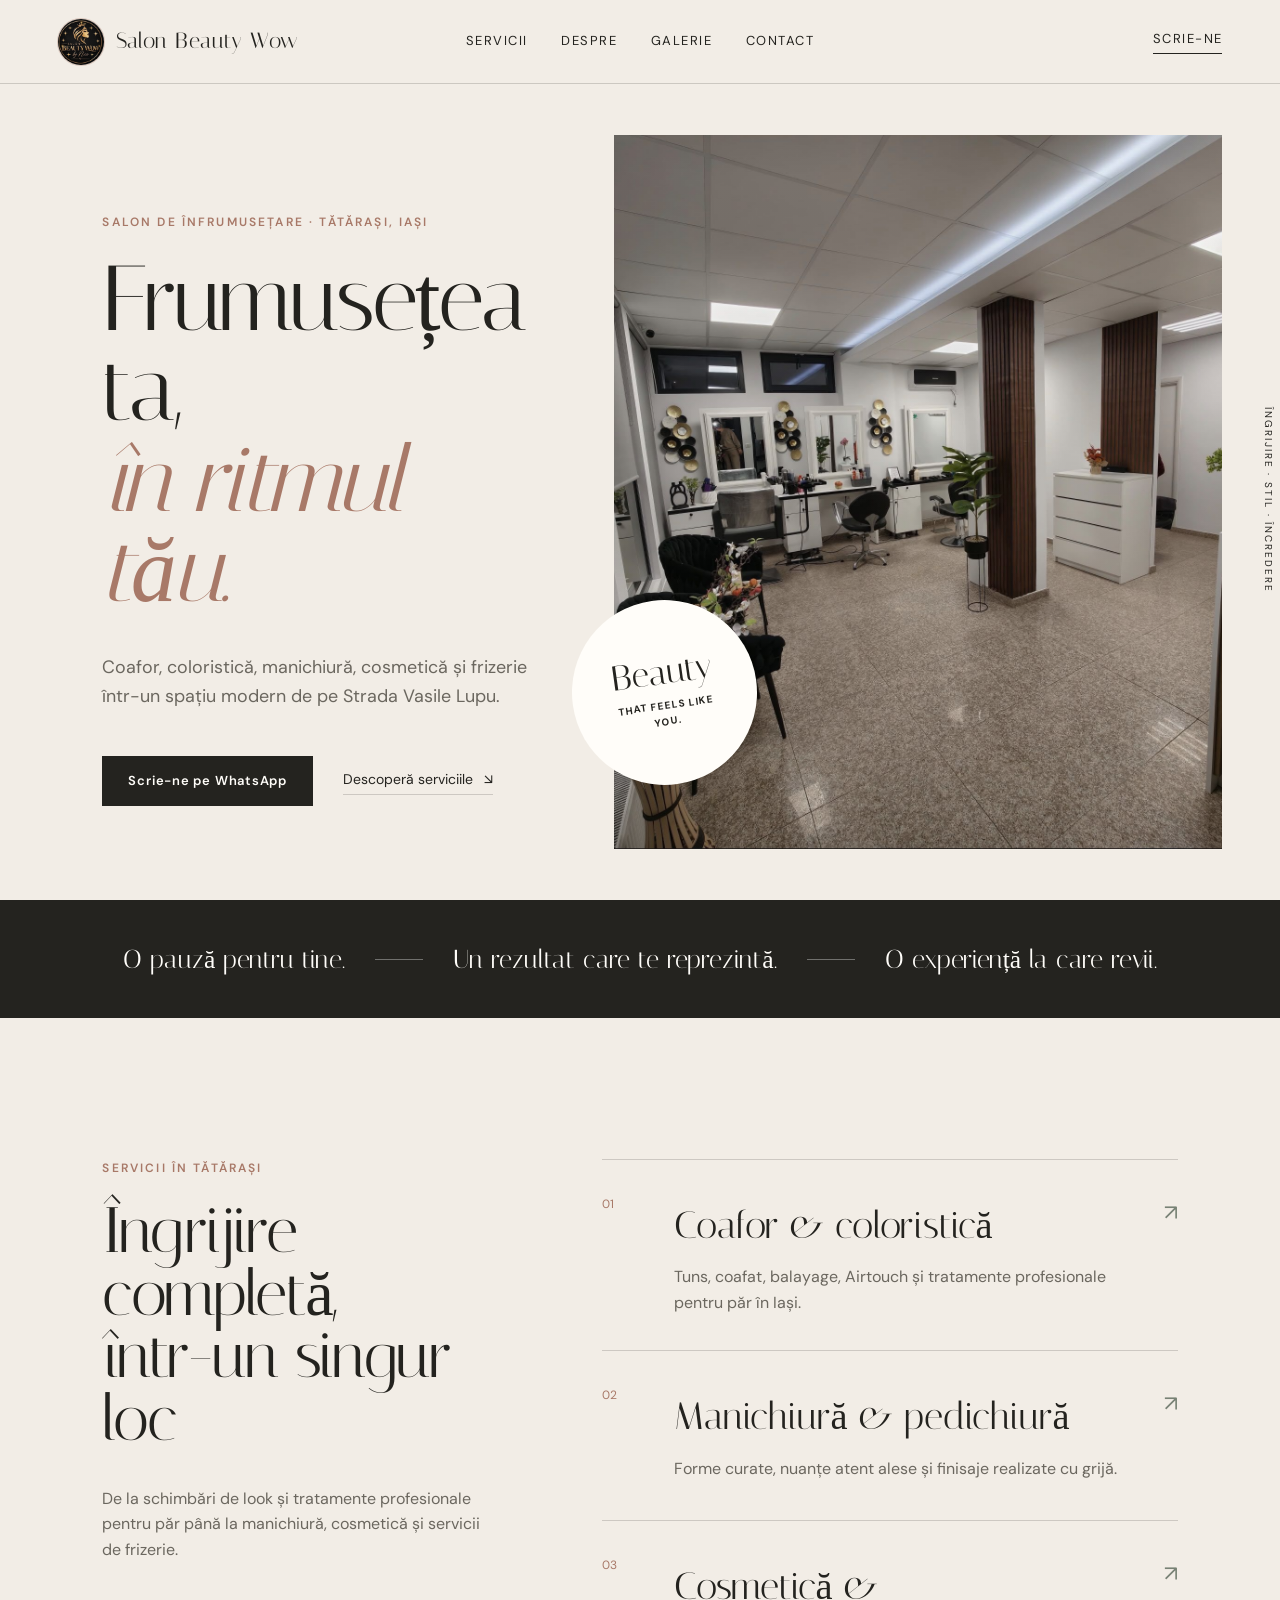
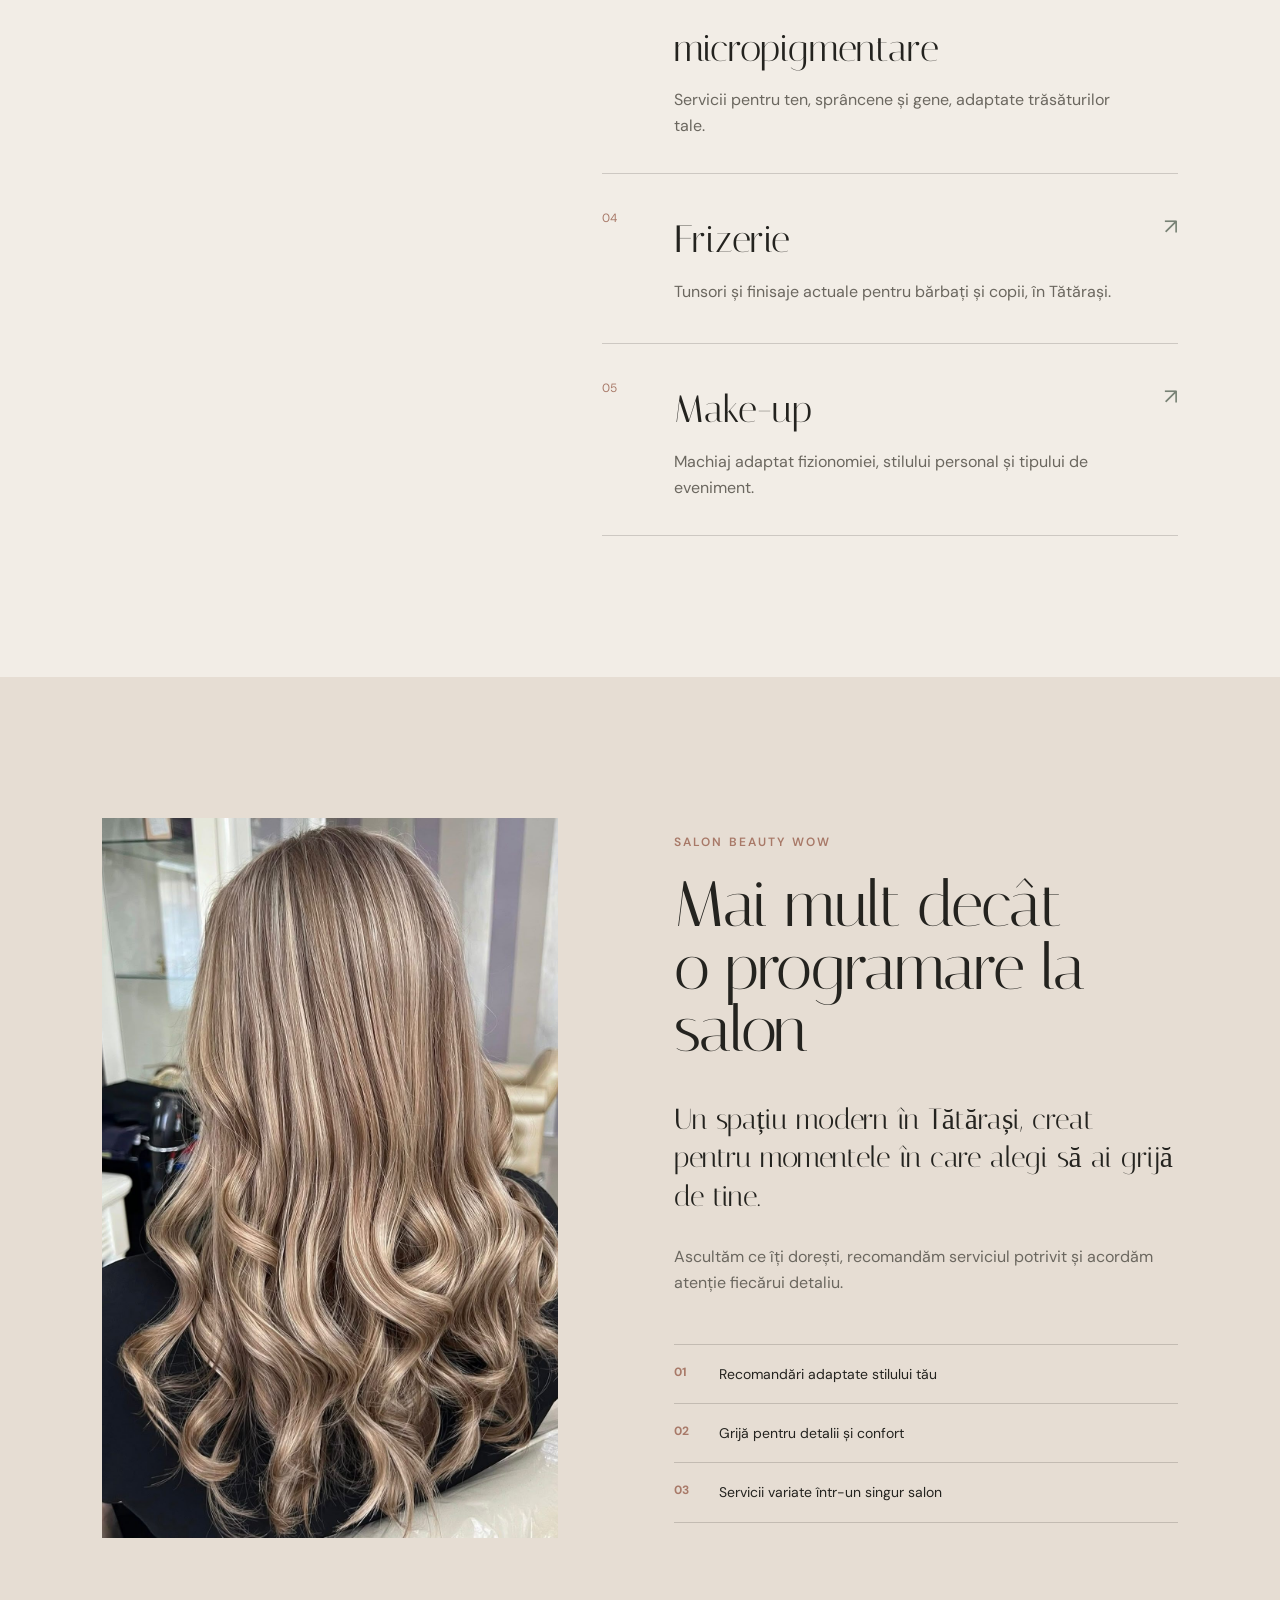
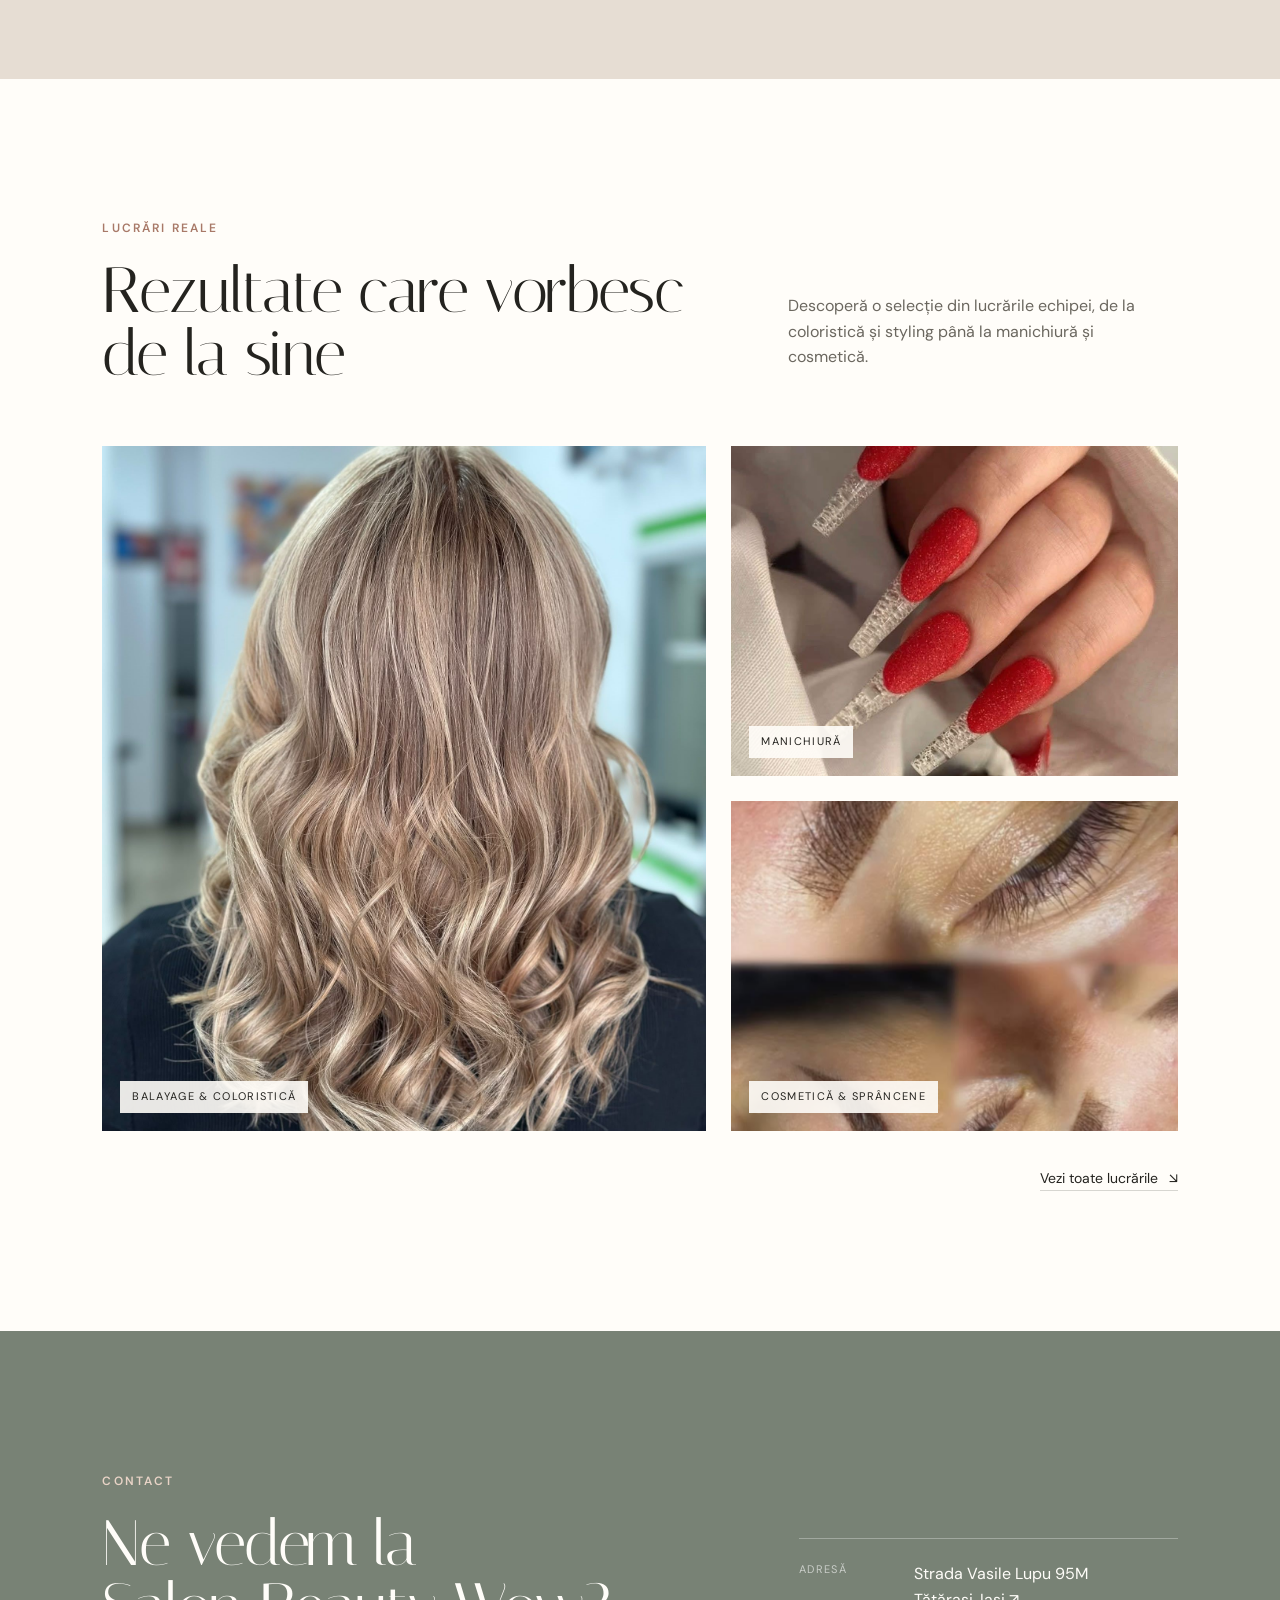
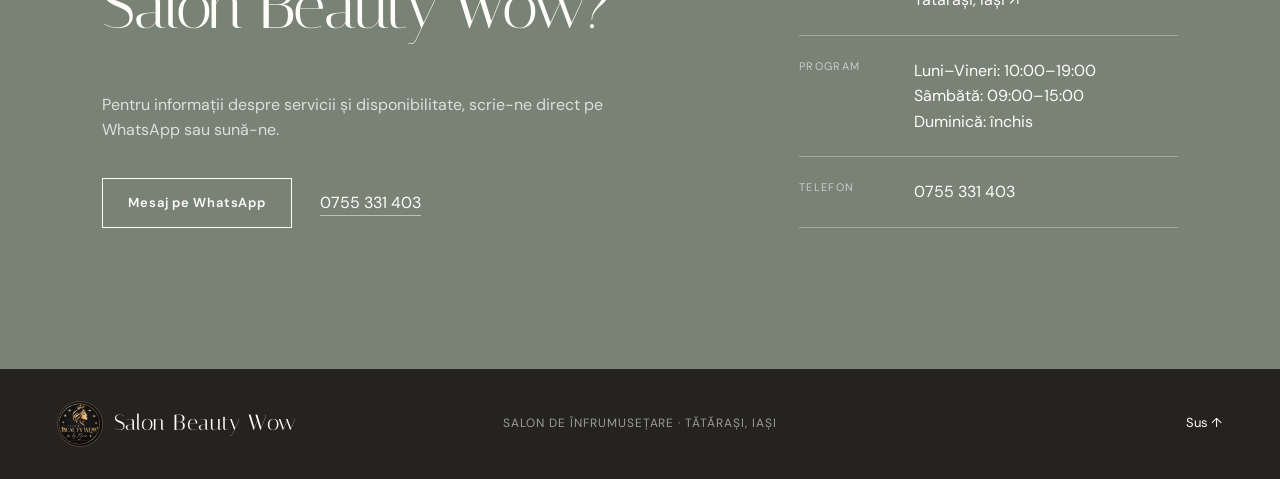
==== commit 3959049e: "Add real salon content, SEO and optimized gallery" ====
--- a/index.html
+++ b/index.html
@@ -3,13 +3,42 @@
 <head>
   <meta charset="UTF-8">
   <meta name="viewport" content="width=device-width, initial-scale=1.0">
-  <meta name="description" content="Salon Beauty Wow Iași — un spațiu dedicat frumuseții, îngrijirii și momentelor în care te alegi pe tine.">
+  <meta name="description" content="Salon Beauty Wow, salon de înfrumusețare în Tătărași, Iași: coafor, balayage, Airtouch, manichiură, pedichiură, cosmetică, frizerie și micropigmentare.">
   <meta name="theme-color" content="#f2ede6">
-  <title>Salon Beauty Wow — Înfrumusețare Iași</title>
+  <title>Salon de înfrumusețare Tătărași Iași | Salon Beauty Wow</title>
   <link rel="preconnect" href="https://fonts.googleapis.com">
   <link rel="preconnect" href="https://fonts.gstatic.com" crossorigin>
   <link href="https://fonts.googleapis.com/css2?family=DM+Sans:wght@400;500;600&family=Italiana&display=swap" rel="stylesheet">
   <link rel="stylesheet" href="style.css">
+  <script type="application/ld+json">
+  {
+    "@context": "https://schema.org",
+    "@type": "BeautySalon",
+    "name": "Salon Beauty Wow",
+    "telephone": "+40 755 331 403",
+    "address": {
+      "@type": "PostalAddress",
+      "streetAddress": "Strada Vasile Lupu 95M",
+      "addressLocality": "Iași",
+      "addressRegion": "Iași",
+      "addressCountry": "RO"
+    },
+    "openingHoursSpecification": [
+      {
+        "@type": "OpeningHoursSpecification",
+        "dayOfWeek": ["Monday", "Tuesday", "Wednesday", "Thursday", "Friday"],
+        "opens": "10:00",
+        "closes": "19:00"
+      },
+      {
+        "@type": "OpeningHoursSpecification",
+        "dayOfWeek": "Saturday",
+        "opens": "09:00",
+        "closes": "15:00"
+      }
+    ]
+  }
+  </script>
 </head>
 <body>
   <header class="site-header" id="acasa">
@@ -17,172 +46,96 @@
       <img class="brand-logo" src="logo-salon-beauty-wow.jpeg" alt="">
       <span class="brand-name">Salon Beauty Wow</span>
     </a>
-
-    <button class="menu-toggle" type="button" aria-label="Deschide meniul" aria-expanded="false">
-      <span></span><span></span>
-    </button>
-
+    <button class="menu-toggle" type="button" aria-label="Deschide meniul" aria-expanded="false"><span></span><span></span></button>
     <nav class="main-nav" aria-label="Navigație principală">
-      <a href="servicii.html">Servicii</a>
-      <a href="despre.html">Despre</a>
-      <a href="galerie.html">Galerie</a>
-      <a href="contact.html">Contact</a>
+      <a href="servicii.html">Servicii</a><a href="despre.html">Despre</a><a href="galerie.html">Galerie</a><a href="contact.html">Contact</a>
     </nav>
-
     <a class="header-contact" href="https://wa.me/40755331403" target="_blank" rel="noopener">Scrie-ne</a>
   </header>
 
   <main>
     <section class="hero">
       <div class="hero-copy reveal">
-        <p class="eyebrow">Salon de înfrumusețare · Iași</p>
+        <p class="eyebrow">Salon de înfrumusețare · Tătărași, Iași</p>
         <h1>Frumusețea ta,<br><em>în ritmul tău.</em></h1>
-        <p class="hero-intro">Un loc în care îngrijirea atentă, atmosfera relaxată și detaliile bine făcute se întâlnesc firesc.</p>
+        <p class="hero-intro">Coafor, coloristică, manichiură, cosmetică și frizerie într-un spațiu modern de pe Strada Vasile Lupu.</p>
         <div class="hero-actions">
-          <a class="button button-primary" href="https://wa.me/40755331403" target="_blank" rel="noopener">Discută cu noi</a>
+          <a class="button button-primary" href="https://wa.me/40755331403" target="_blank" rel="noopener">Scrie-ne pe WhatsApp</a>
           <a class="text-link" href="servicii.html">Descoperă serviciile <span>↘</span></a>
         </div>
       </div>
-
       <div class="hero-visual reveal delay-1">
-        <div class="hero-image" role="img" aria-label="Interior luminos de salon de înfrumusețare"></div>
-        <div class="hero-note">
-          <span>Beauty</span>
-          <strong>that feels like you.</strong>
-        </div>
+        <div class="hero-image" role="img" aria-label="Interiorul Salon Beauty Wow din Tătărași, Iași"></div>
+        <div class="hero-note"><span>Beauty</span><strong>that feels like you.</strong></div>
       </div>
-
       <p class="hero-side">ÎNGRIJIRE · STIL · ÎNCREDERE</p>
     </section>
 
     <section class="intro-strip" aria-label="Promisiunea Salon Beauty Wow">
-      <p>O pauză pentru tine.</p>
-      <span></span>
-      <p>Un rezultat care te reprezintă.</p>
-      <span></span>
-      <p>O experiență la care revii.</p>
+      <p>O pauză pentru tine.</p><span></span><p>Un rezultat care te reprezintă.</p><span></span><p>O experiență la care revii.</p>
     </section>
 
     <section class="services section" id="servicii">
       <div class="section-heading reveal">
-        <p class="eyebrow">Servicii</p>
-        <h2>Ritualuri de frumusețe<br>alese pentru tine</h2>
-        <p>Fiecare serviciu poate fi adaptat nevoilor și stilului tău. Ne place să ascultăm, să recomandăm sincer și să lucrăm atent.</p>
+        <p class="eyebrow">Servicii în Tătărași</p>
+        <h2>Îngrijire completă,<br>într-un singur loc</h2>
+        <p>De la schimbări de look și tratamente profesionale pentru păr până la manichiură, cosmetică și servicii de frizerie.</p>
       </div>
-
       <div class="service-list">
-        <article class="service-item reveal">
-          <span>01</span>
-          <div>
-            <h3>Coafor & styling</h3>
-            <p>Tuns, coafat și îngrijire pentru un look natural, actual și ușor de purtat.</p>
-          </div>
-          <span class="service-arrow">↗</span>
-        </article>
-        <article class="service-item reveal">
-          <span>02</span>
-          <div>
-            <h3>Manichiură & pedichiură</h3>
-            <p>Forme curate, nuanțe atent alese și finisaje care pun în valoare fiecare detaliu.</p>
-          </div>
-          <span class="service-arrow">↗</span>
-        </article>
-        <article class="service-item reveal">
-          <span>03</span>
-          <div>
-            <h3>Cosmetică & îngrijire</h3>
-            <p>Momente dedicate tenului și stării tale de bine, într-o atmosferă calmă.</p>
-          </div>
-          <span class="service-arrow">↗</span>
-        </article>
-        <article class="service-item reveal">
-          <span>04</span>
-          <div>
-            <h3>Machiaj</h3>
-            <p>Accente potrivite fizionomiei și evenimentului, de la natural la expresiv.</p>
-          </div>
-          <span class="service-arrow">↗</span>
-        </article>
+        <article class="service-item reveal"><span>01</span><div><h3>Coafor & coloristică</h3><p>Tuns, coafat, balayage, Airtouch și tratamente profesionale pentru păr în Iași.</p></div><span class="service-arrow">↗</span></article>
+        <article class="service-item reveal"><span>02</span><div><h3>Manichiură & pedichiură</h3><p>Forme curate, nuanțe atent alese și finisaje realizate cu grijă.</p></div><span class="service-arrow">↗</span></article>
+        <article class="service-item reveal"><span>03</span><div><h3>Cosmetică & micropigmentare</h3><p>Servicii pentru ten, sprâncene și gene, adaptate trăsăturilor tale.</p></div><span class="service-arrow">↗</span></article>
+        <article class="service-item reveal"><span>04</span><div><h3>Frizerie</h3><p>Tunsori și finisaje actuale pentru bărbați și copii, în Tătărași.</p></div><span class="service-arrow">↗</span></article>
+        <article class="service-item reveal"><span>05</span><div><h3>Make-up</h3><p>Machiaj adaptat fizionomiei, stilului personal și tipului de eveniment.</p></div><span class="service-arrow">↗</span></article>
       </div>
     </section>
 
     <section class="about section" id="despre">
-      <div class="about-image reveal" role="img" aria-label="Detaliu din timpul unui serviciu de beauty"></div>
+      <div class="about-image reveal" role="img" aria-label="Lucrare de coafor realizată la Salon Beauty Wow"></div>
       <div class="about-copy reveal delay-1">
-        <p class="eyebrow">Despre noi</p>
+        <p class="eyebrow">Salon Beauty Wow</p>
         <h2>Mai mult decât<br>o programare la salon</h2>
-        <p class="lead">Salon Beauty Wow este despre timpul pe care ți-l oferi și despre încrederea cu care pleci.</p>
-        <p>Construim fiecare experiență în jurul tău: de la discuția inițială și alegerea serviciului potrivit, până la ultimele detalii ale rezultatului.</p>
+        <p class="lead">Un spațiu modern în Tătărași, creat pentru momentele în care alegi să ai grijă de tine.</p>
+        <p>Ascultăm ce îți dorești, recomandăm serviciul potrivit și acordăm atenție fiecărui detaliu.</p>
         <div class="about-values">
-          <div><strong>01</strong><span>Ascultăm înainte să recomandăm</span></div>
-          <div><strong>02</strong><span>Lucrăm cu grijă pentru detalii</span></div>
-          <div><strong>03</strong><span>Păstrăm atmosfera simplă și relaxată</span></div>
+          <div><strong>01</strong><span>Recomandări adaptate stilului tău</span></div>
+          <div><strong>02</strong><span>Grijă pentru detalii și confort</span></div>
+          <div><strong>03</strong><span>Servicii variate într-un singur salon</span></div>
         </div>
       </div>
     </section>
 
     <section class="gallery section" id="galerie">
       <div class="gallery-heading reveal">
-        <div>
-          <p class="eyebrow">Galerie</p>
-          <h2>Detalii care spun<br>povestea unui look</h2>
-        </div>
-        <p>O selecție vizuală demonstrativă. Galeria finală poate prezenta lucrările și atmosfera reală a salonului.</p>
+        <div><p class="eyebrow">Lucrări reale</p><h2>Rezultate care vorbesc<br>de la sine</h2></div>
+        <p>Descoperă o selecție din lucrările echipei, de la coloristică și styling până la manichiură și cosmetică.</p>
       </div>
-
       <div class="gallery-grid">
-        <figure class="gallery-card gallery-card-tall reveal">
-          <img src="https://images.unsplash.com/photo-1562322140-8baeececf3df?auto=format&fit=crop&w=1200&q=85" alt="Coafură realizată într-un salon" loading="lazy">
-          <figcaption>Hair styling</figcaption>
-        </figure>
-        <figure class="gallery-card reveal delay-1">
-          <img src="https://images.unsplash.com/photo-1604654894610-df63bc536371?auto=format&fit=crop&w=1000&q=85" alt="Manichiură în nuanțe naturale" loading="lazy">
-          <figcaption>Nail care</figcaption>
-        </figure>
-        <figure class="gallery-card reveal">
-          <img src="https://images.unsplash.com/photo-1596462502278-27bfdc403348?auto=format&fit=crop&w=1000&q=85" alt="Produse și pensule de machiaj" loading="lazy">
-          <figcaption>Make-up</figcaption>
-        </figure>
+        <figure class="gallery-card gallery-card-tall reveal"><img src="assets/gallery/hair-10.jpg" alt="Balayage realizat la Salon Beauty Wow Iași" loading="lazy"><figcaption>Balayage & coloristică</figcaption></figure>
+        <figure class="gallery-card reveal delay-1"><img src="assets/gallery/nails-04.jpg" alt="Manichiură realizată în Tătărași" loading="lazy"><figcaption>Manichiură</figcaption></figure>
+        <figure class="gallery-card reveal"><img src="assets/gallery/beauty-02.jpg" alt="Stilizare sprâncene la Salon Beauty Wow" loading="lazy"><figcaption>Cosmetică & sprâncene</figcaption></figure>
       </div>
+      <div class="section-link"><a class="text-link" href="galerie.html">Vezi toate lucrările <span>↘</span></a></div>
     </section>
 
     <section class="contact section" id="contact">
       <div class="contact-copy reveal">
-        <p class="eyebrow">Contact</p>
-        <h2>Ne vedem la<br>Salon Beauty Wow?</h2>
-        <p>Pentru detalii despre servicii și disponibilitate, scrie-ne direct pe WhatsApp sau sună-ne.</p>
-        <div class="contact-actions">
-          <a class="button button-light" href="https://wa.me/40755331403" target="_blank" rel="noopener">Mesaj pe WhatsApp</a>
-          <a class="contact-phone" href="tel:+40755331403">0755 331 403</a>
-        </div>
+        <p class="eyebrow">Contact</p><h2>Ne vedem la<br>Salon Beauty Wow?</h2>
+        <p>Pentru informații despre servicii și disponibilitate, scrie-ne direct pe WhatsApp sau sună-ne.</p>
+        <div class="contact-actions"><a class="button button-light" href="https://wa.me/40755331403" target="_blank" rel="noopener">Mesaj pe WhatsApp</a><a class="contact-phone" href="tel:+40755331403">0755 331 403</a></div>
       </div>
-
       <div class="contact-details reveal delay-1">
-        <div>
-          <span>Adresă</span>
-          <p>Complex Comercial Ciurchi<br>Iași</p>
-        </div>
-        <div>
-          <span>Program</span>
-          <p>Programul final va fi<br>confirmat cu salonul</p>
-        </div>
-        <div>
-          <span>Social</span>
-          <p>Instagram · Facebook</p>
-        </div>
+        <div><span>Adresă</span><p><a href="https://www.google.com/maps/search/?api=1&query=Strada+Vasile+Lupu+95M+Iasi" target="_blank" rel="noopener">Strada Vasile Lupu 95M<br>Tătărași, Iași ↗</a></p></div>
+        <div><span>Program</span><p>Luni–Vineri: 10:00–19:00<br>Sâmbătă: 09:00–15:00<br>Duminică: închis</p></div>
+        <div><span>Telefon</span><p><a href="tel:+40755331403">0755 331 403</a></p></div>
       </div>
     </section>
   </main>
 
   <footer>
-    <a class="brand brand-footer" href="#acasa">
-      <img class="brand-logo" src="logo-salon-beauty-wow.jpeg" alt="">
-      <span class="brand-name">Salon Beauty Wow</span>
-    </a>
-    <p>Salon de înfrumusețare · Iași</p>
-    <a href="#acasa">Sus ↑</a>
+    <a class="brand brand-footer" href="#acasa"><img class="brand-logo" src="logo-salon-beauty-wow.jpeg" alt=""><span class="brand-name">Salon Beauty Wow</span></a>
+    <p>Salon de înfrumusețare · Tătărași, Iași</p><a href="#acasa">Sus ↑</a>
   </footer>
-
   <script src="script.js"></script>
 </body>
 </html>
--- a/style.css
+++ b/style.css
@@ -23,6 +23,7 @@
 }
 
 body.menu-open { overflow: hidden; }
+body.lightbox-open { overflow: hidden; }
 
 a { color: inherit; text-decoration: none; }
 img { display: block; width: 100%; }
@@ -125,7 +126,7 @@
   min-height: 570px;
   background:
     linear-gradient(180deg, rgba(20, 20, 18, 0.02), rgba(20, 20, 18, 0.2)),
-    url("https://images.unsplash.com/photo-1560066984-138dadb4c035?auto=format&fit=crop&w=1600&q=88") center/cover;
+    url("assets/salon-interior.jpg") center/cover;
 }
 .hero-note {
   position: absolute;
@@ -191,7 +192,7 @@
 .about { background: var(--paper-deep); display: grid; grid-template-columns: 0.95fr 1.05fr; gap: 9vw; align-items: center; }
 .about-image {
   min-height: 720px;
-  background: url("https://images.unsplash.com/photo-1522337360788-8b13dee7a37e?auto=format&fit=crop&w=1300&q=85") center/cover;
+  background: url("assets/gallery/hair-06.jpg") center/cover;
 }
 .about-copy { max-width: 660px; }
 .about-copy h2 { margin-bottom: 38px; }
@@ -222,6 +223,7 @@
   text-transform: uppercase;
   letter-spacing: .12em;
 }
+.section-link { margin-top: 34px; text-align: right; }
 
 .contact { background: var(--sage); color: var(--white); display: grid; grid-template-columns: 1.2fr .8fr; gap: 10vw; align-items: end; }
 .contact .eyebrow { color: #e8d3c6; }
@@ -261,7 +263,7 @@
 .inner-hero h1 { margin: 0; }
 .inner-hero > p { max-width: 450px; color: var(--muted); font-size: 18px; }
 .inner-hero-services { background: linear-gradient(90deg, var(--paper) 0 66%, var(--paper-deep) 66%); }
-.inner-hero-about { background: linear-gradient(rgba(242,237,230,.82), rgba(242,237,230,.82)), url("https://images.unsplash.com/photo-1521590832167-7bcbfaa6381f?auto=format&fit=crop&w=1800&q=85") center/cover; }
+.inner-hero-about { background: linear-gradient(rgba(242,237,230,.8), rgba(242,237,230,.8)), url("assets/salon-interior.jpg") center/cover; }
 .inner-hero-gallery { background: var(--white); }
 
 .service-detail { padding-top: 60px; }
@@ -275,9 +277,10 @@
 .detail-row.reverse > span { grid-column: 3; grid-row: 1; }
 .detail-row.reverse > div:nth-child(2) { grid-column: 3; grid-row: 1; padding-left: 35px; }
 .detail-image { min-height: 530px; background-size: cover; background-position: center; }
-.hair-image { background-image: url("https://images.unsplash.com/photo-1562322140-8baeececf3df?auto=format&fit=crop&w=1200&q=85"); }
-.nails-image { background-image: url("https://images.unsplash.com/photo-1604654894610-df63bc536371?auto=format&fit=crop&w=1200&q=85"); }
-.makeup-image { background-image: url("https://images.unsplash.com/photo-1596462502278-27bfdc403348?auto=format&fit=crop&w=1200&q=85"); }
+.hair-image { background-image: url("assets/gallery/hair-10.jpg"); }
+.nails-image { background-image: url("assets/gallery/nails-04.jpg"); }
+.beauty-image { background-image: url("assets/gallery/beauty-02.jpg"); }
+.barber-image { background-image: url("assets/gallery/barber-04.jpg"); }
 
 .page-cta { padding: 110px 8vw; background: var(--sage); color: var(--white); text-align: center; }
 .page-cta .eyebrow { color: #e8d3c6; }
@@ -286,7 +289,9 @@
 .page-cta .button { margin-top: 18px; }
 
 .story { display: grid; grid-template-columns: 1fr 1fr; gap: 8vw; align-items: center; }
-.story-image { min-height: 760px; background: url("https://images.unsplash.com/photo-1522337360788-8b13dee7a37e?auto=format&fit=crop&w=1300&q=85") center/cover; }
+.story-media { min-width: 0; }
+.story-image { min-height: 620px; background: url("assets/salon-interior.jpg") center/cover; }
+.salon-tour { display: block; width: 100%; max-height: 620px; margin-top: 22px; background: var(--ink); object-fit: contain; }
 .story-copy h2 { margin-bottom: 35px; }
 .story-copy > p { color: var(--muted); }
 .story-copy .story-lead { font-family: "Italiana", serif; font-size: 30px; line-height: 1.35; color: var(--ink); }
@@ -298,13 +303,43 @@
 .values-grid h3 { font-size: 32px; margin: 50px 0 18px; }
 .values-grid p { color: var(--muted); font-size: 14px; }
 
-.portfolio { background: var(--white); display: grid; grid-template-columns: 1fr 1fr; gap: 28px; }
-.portfolio-item { margin: 0; }
-.portfolio-item.wide { grid-column: 1 / -1; }
-.portfolio-item img { height: 590px; object-fit: cover; }
-.portfolio-item.wide img { height: 720px; }
-.portfolio-item figcaption { display: flex; gap: 18px; padding: 14px 0; border-bottom: 1px solid var(--line); text-transform: uppercase; letter-spacing: .11em; font-size: 11px; }
-.portfolio-item figcaption span { color: var(--clay); }
+.portfolio { background: var(--white); }
+.portfolio-heading { display: flex; align-items: end; justify-content: space-between; gap: 40px; margin-bottom: 55px; }
+.portfolio-heading h2 { margin-bottom: 0; }
+.gallery-filters { display: flex; flex-wrap: wrap; justify-content: flex-end; gap: 8px; }
+.gallery-filter {
+  min-height: 42px;
+  padding: 0 16px;
+  border: 1px solid var(--line);
+  background: transparent;
+  color: var(--ink);
+  font: inherit;
+  font-size: 12px;
+  cursor: pointer;
+}
+.gallery-filter:hover, .gallery-filter.active { border-color: var(--ink); background: var(--ink); color: var(--white); }
+.portfolio-grid { columns: 3 280px; column-gap: 22px; }
+.portfolio-item { break-inside: avoid; margin: 0 0 22px; }
+.portfolio-item[hidden] { display: none; }
+.gallery-open { display: block; width: 100%; padding: 0; border: 0; background: var(--paper); cursor: zoom-in; overflow: hidden; }
+.gallery-open img { width: 100%; height: auto; max-height: 620px; object-fit: cover; transition: transform .45s ease; }
+.gallery-open:hover img { transform: scale(1.02); }
+.portfolio-item figcaption { padding: 11px 0; border-bottom: 1px solid var(--line); text-transform: uppercase; letter-spacing: .11em; font-size: 10px; }
+.gallery-more-wrap { margin-top: 42px; text-align: center; }
+.button-outline { border-color: var(--ink); background: transparent; color: var(--ink); cursor: pointer; }
+.button-outline:hover { background: var(--ink); color: var(--white); }
+.lightbox {
+  position: fixed;
+  inset: 0;
+  z-index: 100;
+  display: grid;
+  place-items: center;
+  padding: 55px 24px 24px;
+  background: rgba(20, 20, 18, .92);
+}
+.lightbox[hidden] { display: none; }
+.lightbox img { width: auto; max-width: min(1100px, 94vw); height: auto; max-height: calc(100vh - 85px); object-fit: contain; }
+.lightbox-close { position: absolute; top: 14px; right: 22px; border: 0; background: transparent; color: var(--white); font-size: 42px; font-weight: 300; cursor: pointer; }
 
 .contact-page { min-height: calc(100vh - 84px); display: grid; grid-template-columns: 1fr 1fr; }
 .contact-panel { padding: 100px 8vw; background: var(--sage); color: var(--white); }
@@ -313,6 +348,7 @@
 .contact-cards { margin-top: 65px; border-top: 1px solid rgba(255,255,255,.3); }
 .contact-cards > * { display: grid; grid-template-columns: 100px 1fr; gap: 25px; padding: 23px 0; border-bottom: 1px solid rgba(255,255,255,.3); }
 .contact-cards span { font-size: 11px; text-transform: uppercase; letter-spacing: .13em; color: rgba(255,255,255,.6); }
+.contact-cards strong { line-height: 1.55; }
 .contact-form { padding: 100px 8vw; background: var(--white); }
 .contact-form label { display: block; margin-bottom: 25px; font-size: 12px; text-transform: uppercase; letter-spacing: .1em; }
 .contact-form input, .contact-form select, .contact-form textarea { width: 100%; margin-top: 9px; padding: 13px 0; border: 0; border-bottom: 1px solid var(--line); border-radius: 0; background: transparent; color: var(--ink); font: inherit; outline: none; }
@@ -373,6 +409,9 @@
   .detail-row.reverse > div:nth-child(2) { grid-column: 2; grid-row: 1; padding-left: 0; }
   .story, .values, .contact-page { grid-template-columns: 1fr; }
   .values-grid { grid-template-columns: 1fr; }
+  .portfolio-heading { align-items: flex-start; flex-direction: column; }
+  .gallery-filters { justify-content: flex-start; }
+  .portfolio-grid { columns: 2 250px; }
 }
 
 @media (max-width: 680px) {
@@ -405,14 +444,18 @@
   .gallery-card img, .gallery-card-tall img { height: 430px; }
   .contact { grid-template-columns: 1fr; gap: 65px; }
   .inner-hero { padding: 75px 24px 65px; min-height: 500px; }
+  .inner-hero h1 { font-size: clamp(42px, 11.5vw, 52px); }
   .inner-hero > p { font-size: 16px; }
   .detail-row { padding: 55px 0; gap: 15px; }
   .detail-image { min-height: 430px; margin-top: 20px; }
   .story { gap: 60px; }
   .story-image { min-height: 500px; }
-  .portfolio { grid-template-columns: 1fr; gap: 38px; }
-  .portfolio-item.wide { grid-column: auto; }
-  .portfolio-item img, .portfolio-item.wide img { height: 470px; }
+  .portfolio-grid { columns: 1; }
+  .portfolio-item { margin-bottom: 28px; }
+  .gallery-open img { max-height: none; }
+  .gallery-filters { gap: 7px; }
+  .gallery-filter { padding: 0 12px; }
+  .salon-tour { max-height: 520px; }
   .contact-panel, .contact-form { padding: 75px 24px; }
   .contact-cards > * { grid-template-columns: 75px 1fr; }
   .contact-actions { flex-direction: column; align-items: flex-start; }
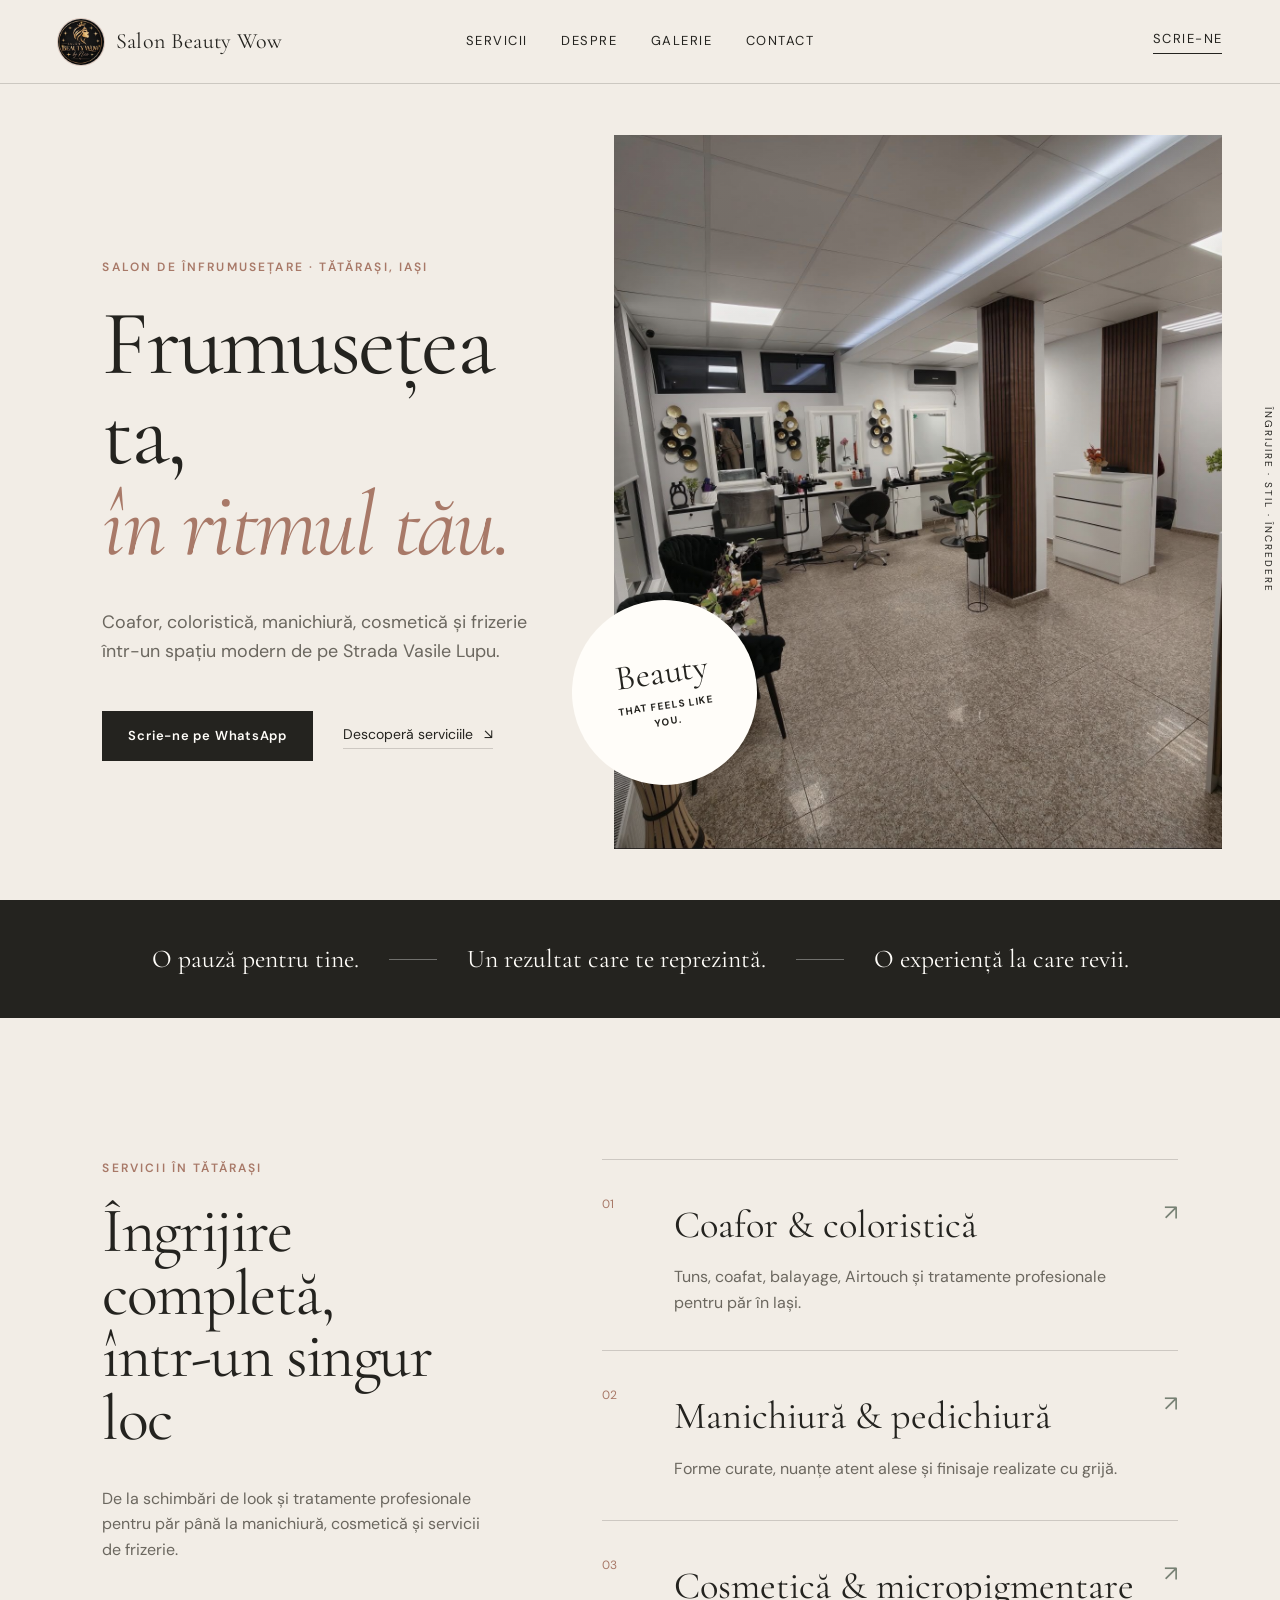
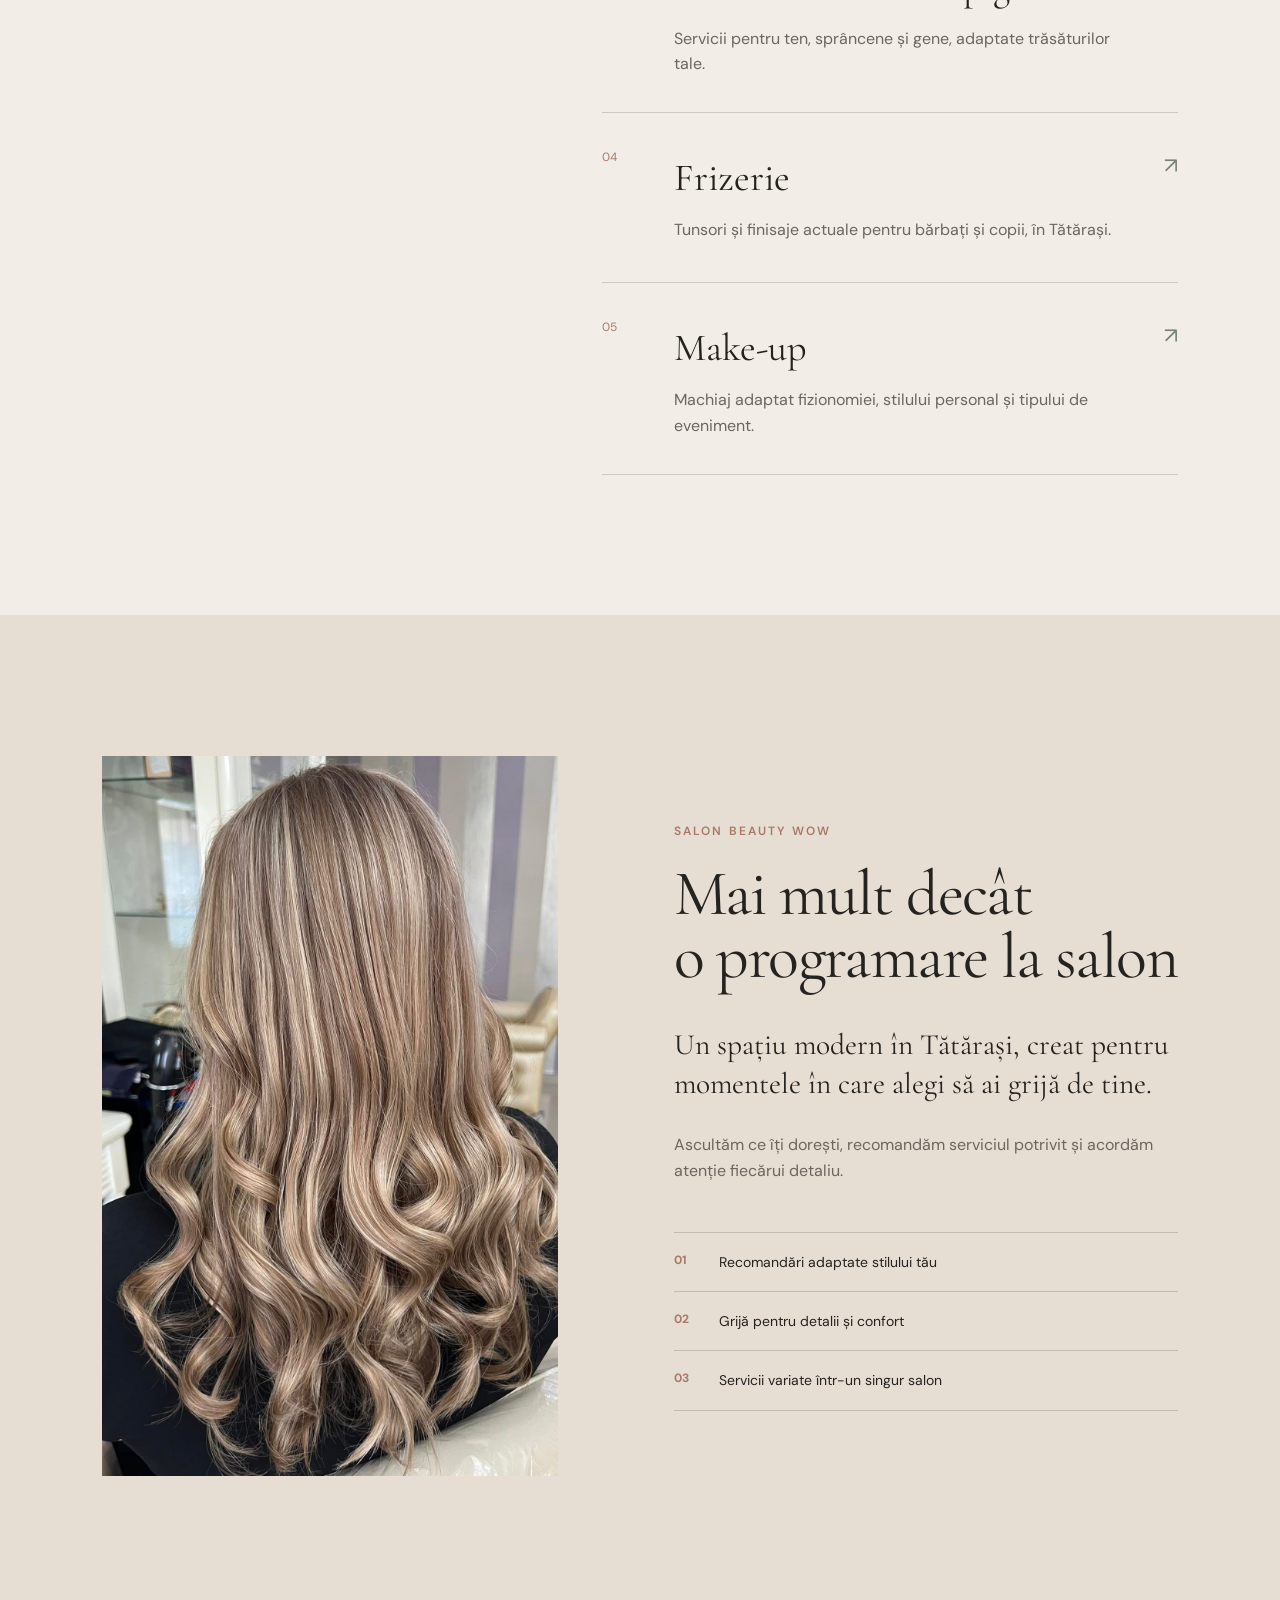
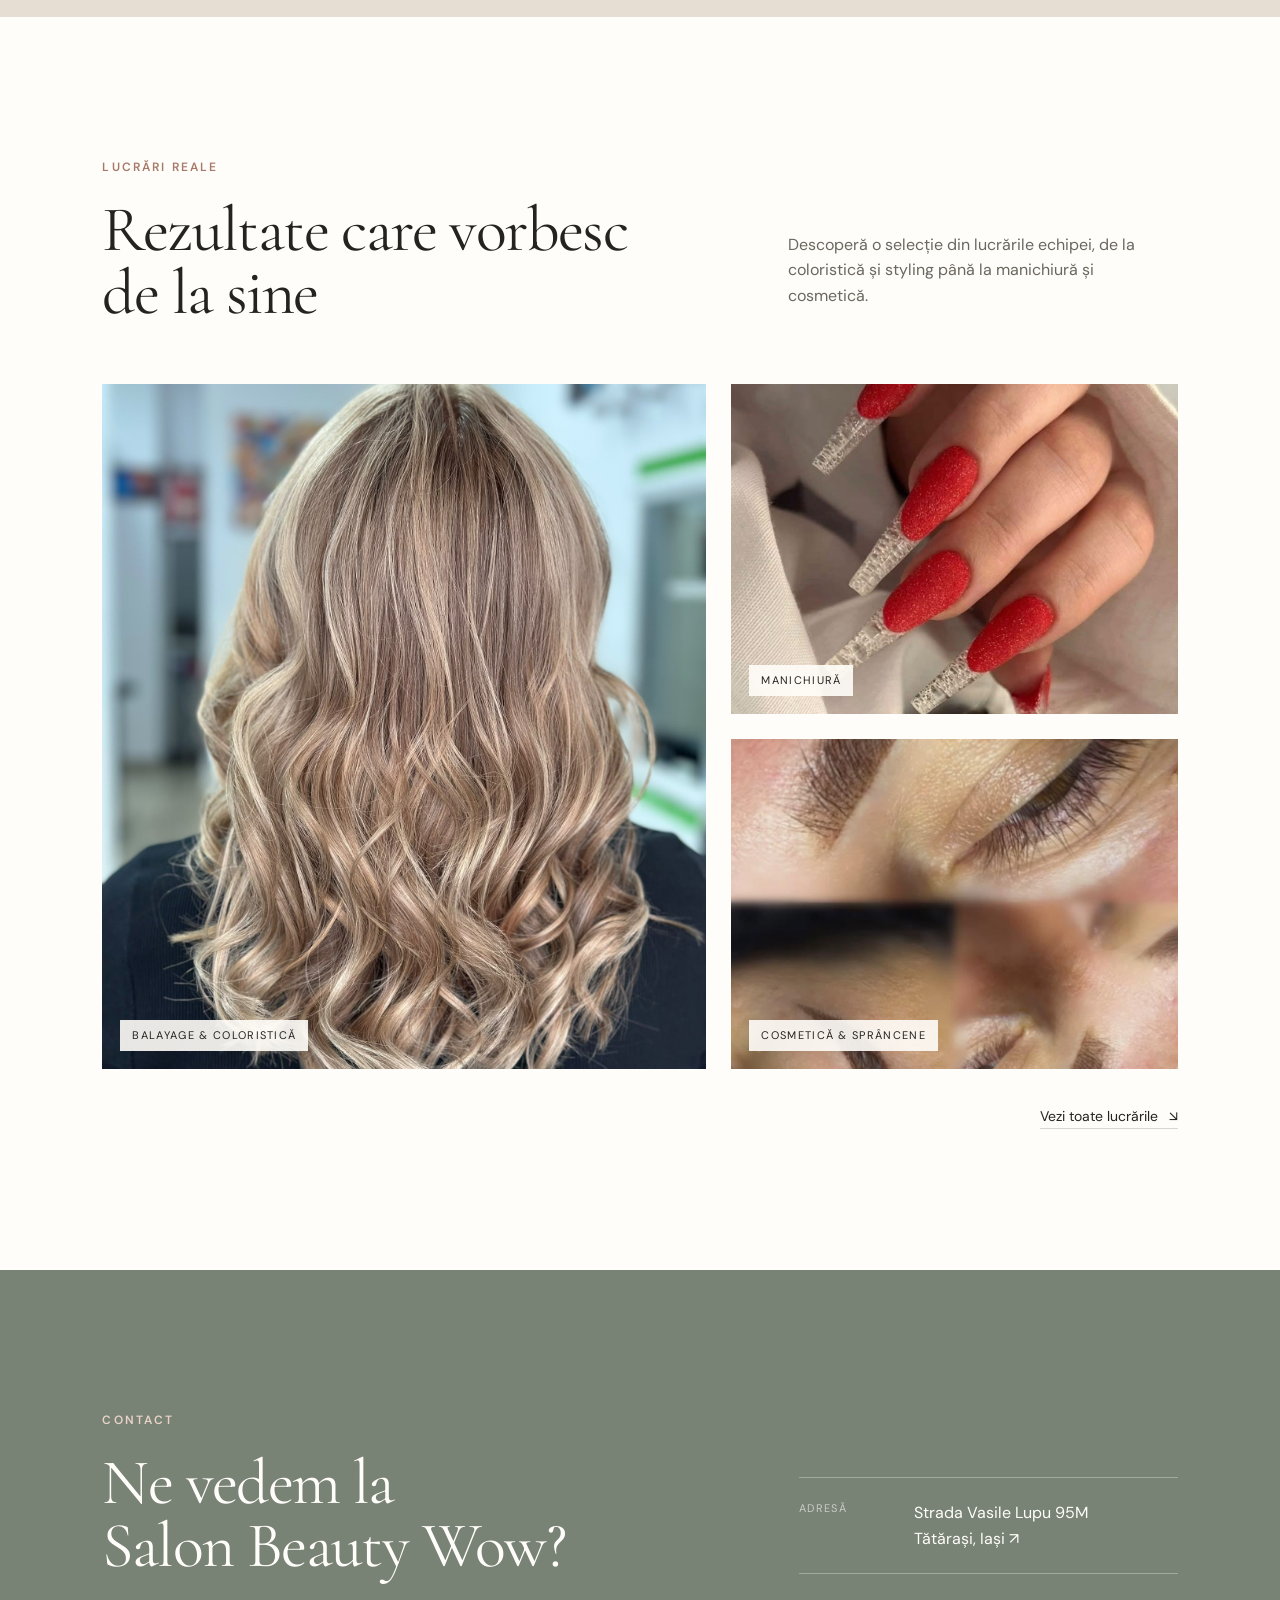
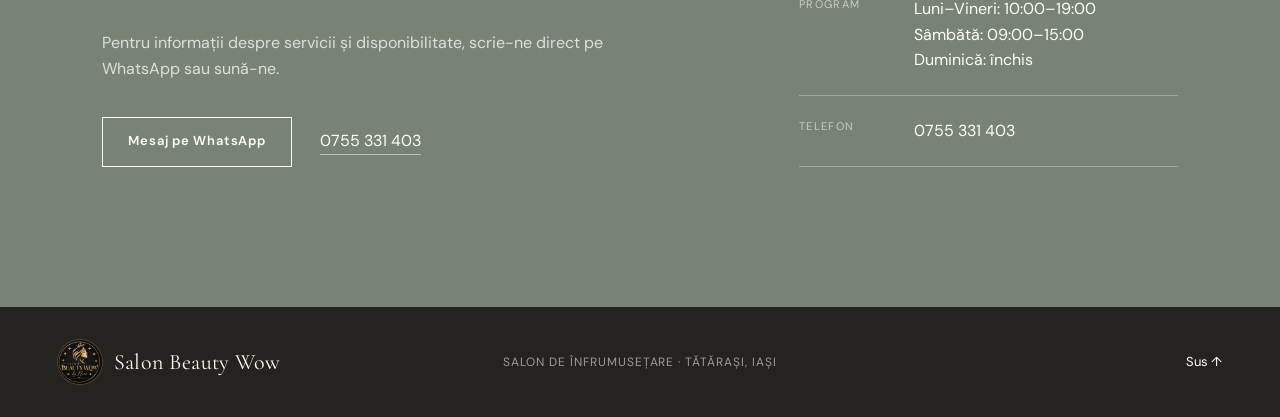
==== commit ddf6fe57: "Use Romanian-compatible display font" ====
--- a/index.html
+++ b/index.html
@@ -8,7 +8,8 @@
   <title>Salon de înfrumusețare Tătărași Iași | Salon Beauty Wow</title>
   <link rel="preconnect" href="https://fonts.googleapis.com">
   <link rel="preconnect" href="https://fonts.gstatic.com" crossorigin>
-  <link href="https://fonts.googleapis.com/css2?family=DM+Sans:wght@400;500;600&family=Italiana&display=swap" rel="stylesheet">
+  <link href="https://fonts.googleapis.com/css2?family=Cormorant+Garamond:wght@400;500&family=DM+Sans:wght@400;500;600&display=swap" rel="stylesheet">
+  <link rel="icon" href="logo-salon-beauty-wow.jpeg" type="image/jpeg">
   <link rel="stylesheet" href="style.css">
   <script type="application/ld+json">
   {
--- a/style.css
+++ b/style.css
@@ -5,6 +5,7 @@
   --muted: #6b675f;
   --sage: #788275;
   --clay: #a87968;
+  --contact: #74564f;
   --white: #fffdf9;
   --line: rgba(36, 35, 31, 0.18);
 }
@@ -48,7 +49,7 @@
   flex: 0 0 auto;
   box-shadow: 0 0 0 1px rgba(168, 121, 104, 0.35);
 }
-.brand-name { font-family: "Italiana", serif; font-size: 22px; letter-spacing: 0.02em; white-space: nowrap; }
+.brand-name { font-family: "Cormorant Garamond", serif; font-size: 22px; letter-spacing: 0.02em; white-space: nowrap; }
 
 .main-nav { display: flex; align-items: center; gap: 34px; }
 .main-nav a, .header-contact { font-size: 13px; text-transform: uppercase; letter-spacing: 0.11em; }
@@ -94,11 +95,11 @@
 
 h1, h2, h3, p { margin-top: 0; }
 h1, h2, h3 { font-weight: 400; }
-h1, h2 { font-family: "Italiana", serif; line-height: 0.98; }
+h1, h2 { font-family: "Cormorant Garamond", serif; line-height: 0.98; }
 h1 { font-size: clamp(56px, 7.2vw, 112px); margin-bottom: 38px; letter-spacing: -0.03em; }
 h1 em { color: var(--clay); font-weight: 400; }
 h2 { font-size: clamp(44px, 5vw, 78px); letter-spacing: -0.025em; }
-h3 { font-family: "Italiana", serif; }
+h3 { font-family: "Cormorant Garamond", serif; }
 
 .hero-intro { max-width: 490px; color: var(--muted); font-size: clamp(17px, 1.4vw, 20px); }
 .hero-actions { display: flex; align-items: center; gap: 30px; margin-top: 28px; }
@@ -143,7 +144,7 @@
   text-align: center;
   transform: rotate(-8deg);
 }
-.hero-note span { font-family: "Italiana", serif; font-size: 35px; line-height: 1; }
+.hero-note span { font-family: "Cormorant Garamond", serif; font-size: 35px; line-height: 1; }
 .hero-note strong { max-width: 110px; margin-top: 8px; font-size: 10px; letter-spacing: 0.1em; text-transform: uppercase; }
 .hero-side {
   position: absolute;
@@ -165,7 +166,7 @@
   align-items: center;
   gap: 30px;
 }
-.intro-strip p { margin: 0; font-family: "Italiana", serif; font-size: clamp(18px, 2vw, 28px); }
+.intro-strip p { margin: 0; font-family: "Cormorant Garamond", serif; font-size: clamp(18px, 2vw, 28px); }
 .intro-strip span { width: 48px; height: 1px; background: rgba(255,255,255,.35); }
 
 .section { padding: clamp(90px, 11vw, 165px) 8vw; }
@@ -196,7 +197,7 @@
 }
 .about-copy { max-width: 660px; }
 .about-copy h2 { margin-bottom: 38px; }
-.about-copy .lead { font-family: "Italiana", serif; font-size: clamp(24px, 2.3vw, 34px); line-height: 1.3; }
+.about-copy .lead { font-family: "Cormorant Garamond", serif; font-size: clamp(24px, 2.3vw, 34px); line-height: 1.3; }
 .about-copy > p:not(.eyebrow):not(.lead) { color: var(--muted); }
 .about-values { margin-top: 48px; border-top: 1px solid var(--line); }
 .about-values div { display: grid; grid-template-columns: 45px 1fr; padding: 18px 0; border-bottom: 1px solid var(--line); }
@@ -294,8 +295,8 @@
 .salon-tour { display: block; width: 100%; max-height: 620px; margin-top: 22px; background: var(--ink); object-fit: contain; }
 .story-copy h2 { margin-bottom: 35px; }
 .story-copy > p { color: var(--muted); }
-.story-copy .story-lead { font-family: "Italiana", serif; font-size: 30px; line-height: 1.35; color: var(--ink); }
-.story-quote { margin-top: 45px; padding: 28px 0; border-top: 1px solid var(--line); border-bottom: 1px solid var(--line); font-family: "Italiana", serif; font-size: 24px; }
+.story-copy .story-lead { font-family: "Cormorant Garamond", serif; font-size: 30px; line-height: 1.35; color: var(--ink); }
+.story-quote { margin-top: 45px; padding: 28px 0; border-top: 1px solid var(--line); border-bottom: 1px solid var(--line); font-family: "Cormorant Garamond", serif; font-size: 24px; }
 .values { background: var(--paper-deep); display: grid; grid-template-columns: .8fr 1.2fr; gap: 8vw; }
 .values-grid { display: grid; grid-template-columns: repeat(3, 1fr); gap: 20px; }
 .values-grid article { padding: 35px 25px; border-top: 1px solid var(--ink); }
@@ -342,7 +343,8 @@
 .lightbox-close { position: absolute; top: 14px; right: 22px; border: 0; background: transparent; color: var(--white); font-size: 42px; font-weight: 300; cursor: pointer; }
 
 .contact-page { min-height: calc(100vh - 84px); display: grid; grid-template-columns: 1fr 1fr; }
-.contact-panel { padding: 100px 8vw; background: var(--sage); color: var(--white); }
+.contact-panel { padding: 100px 8vw; background: var(--contact); color: var(--white); }
+.contact-panel .eyebrow { color: #f0d9ca; }
 .contact-panel h1 { font-size: clamp(55px, 6vw, 92px); }
 .contact-panel > p:not(.eyebrow) { color: rgba(255,255,255,.7); max-width: 530px; }
 .contact-cards { margin-top: 65px; border-top: 1px solid rgba(255,255,255,.3); }
@@ -355,6 +357,12 @@
 .contact-form input:focus, .contact-form select:focus, .contact-form textarea:focus { border-color: var(--ink); }
 .contact-form textarea { resize: vertical; }
 .contact-form small { display: block; margin-top: 13px; color: var(--muted); }
+.contact-direct { display: grid; grid-template-rows: minmax(320px, 46vh) 1fr; min-width: 0; background: var(--white); }
+.contact-direct-image { background: linear-gradient(rgba(20,20,18,.04), rgba(20,20,18,.12)), url("assets/salon-interior.jpg") center/cover; }
+.contact-direct-copy { padding: clamp(55px, 6vw, 90px) 8vw; align-self: center; }
+.contact-direct-copy h2 { max-width: 560px; margin-bottom: 25px; font-size: clamp(42px, 4.5vw, 70px); }
+.contact-direct-copy > p:not(.eyebrow) { max-width: 520px; color: var(--muted); }
+.contact-direct-copy .button { margin-top: 18px; }
 
 .reveal { opacity: 1; transform: none; transition: opacity .7s ease, transform .7s ease; }
 .reveal.visible { opacity: 1; transform: none; }
@@ -391,7 +399,7 @@
     transition: .25s ease;
   }
   .main-nav.open { opacity: 1; visibility: visible; transform: translateY(0); }
-  .main-nav a { font-family: "Italiana", serif; font-size: 36px; text-transform: none; letter-spacing: 0; }
+  .main-nav a { font-family: "Cormorant Garamond", serif; font-size: 36px; text-transform: none; letter-spacing: 0; }
   .hero { grid-template-columns: 1fr; }
   .hero-copy { padding: 80px 8vw 60px; }
   .hero-visual { padding: 0 8vw 70px; min-height: 600px; }
@@ -457,6 +465,8 @@
   .gallery-filter { padding: 0 12px; }
   .salon-tour { max-height: 520px; }
   .contact-panel, .contact-form { padding: 75px 24px; }
+  .contact-direct { grid-template-rows: 300px auto; }
+  .contact-direct-copy { padding: 65px 24px 75px; }
   .contact-cards > * { grid-template-columns: 75px 1fr; }
   .contact-actions { flex-direction: column; align-items: flex-start; }
   footer { grid-template-columns: 1fr auto; }
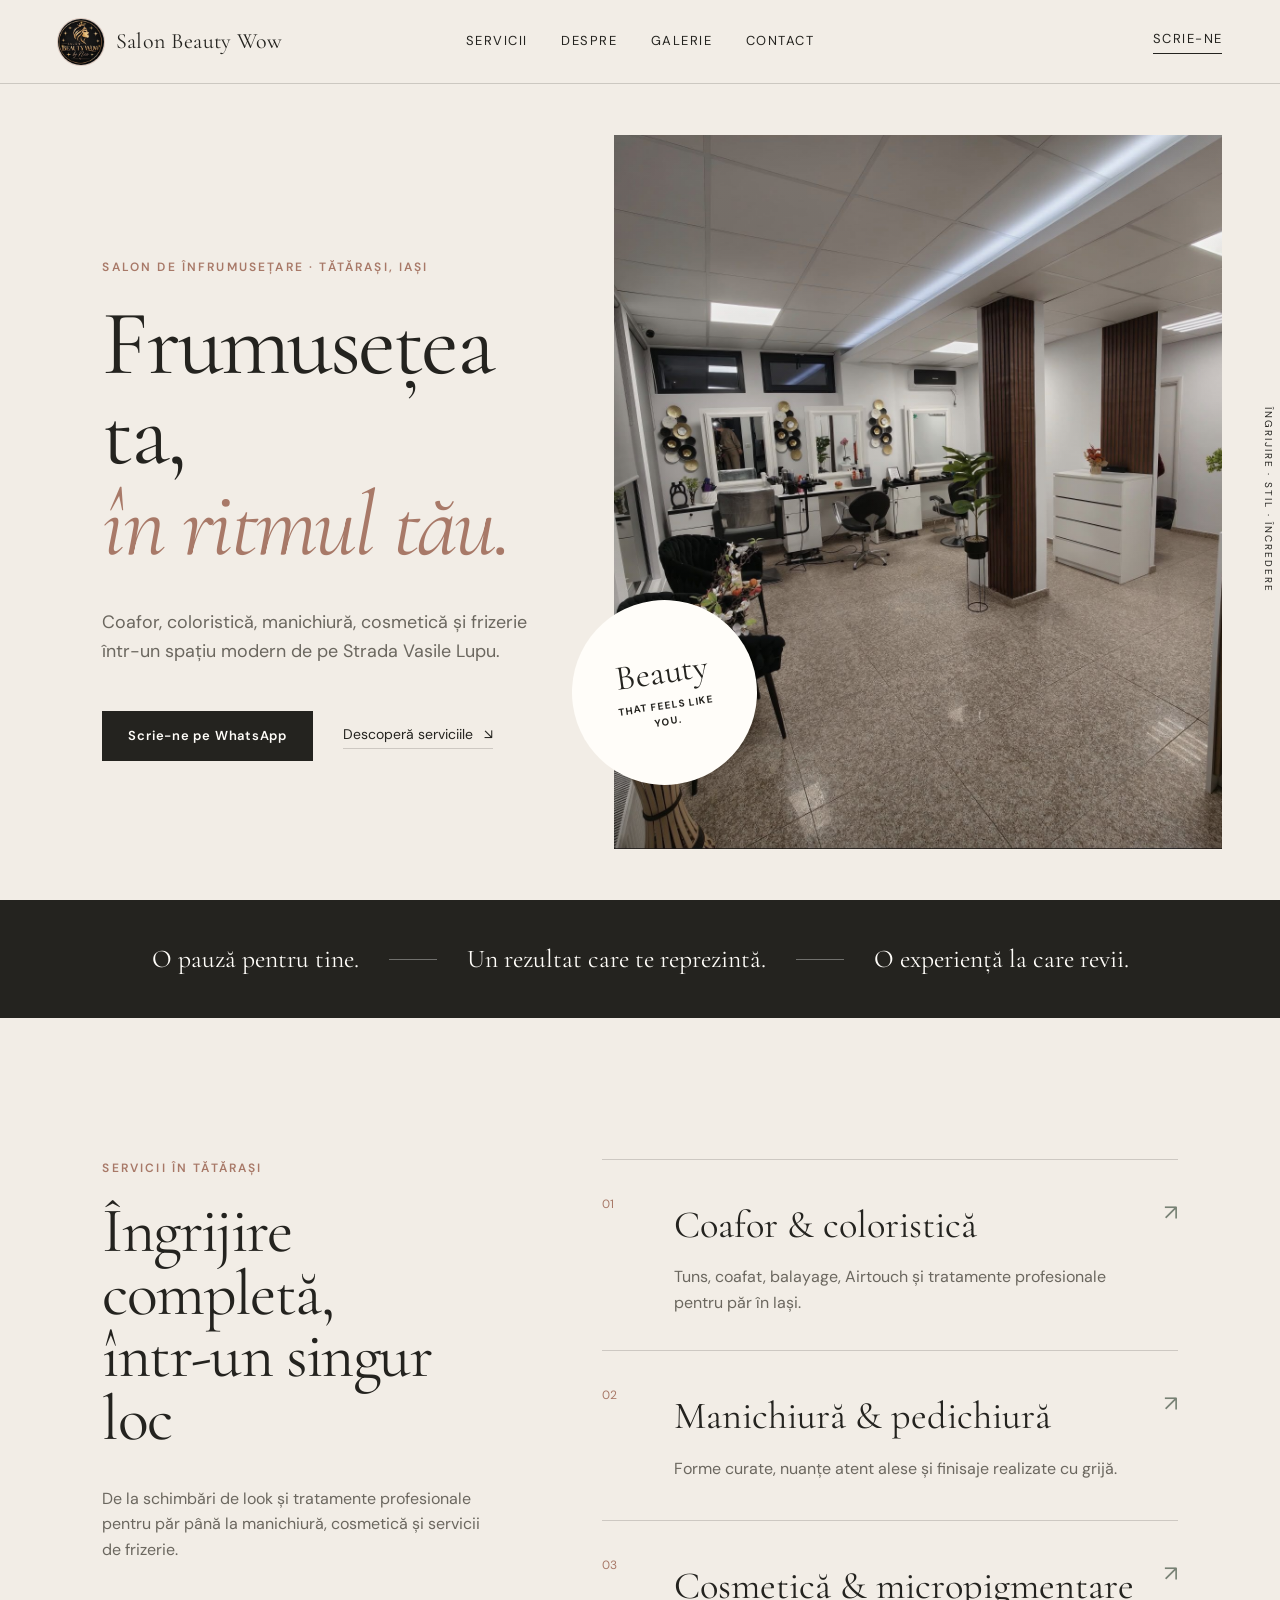
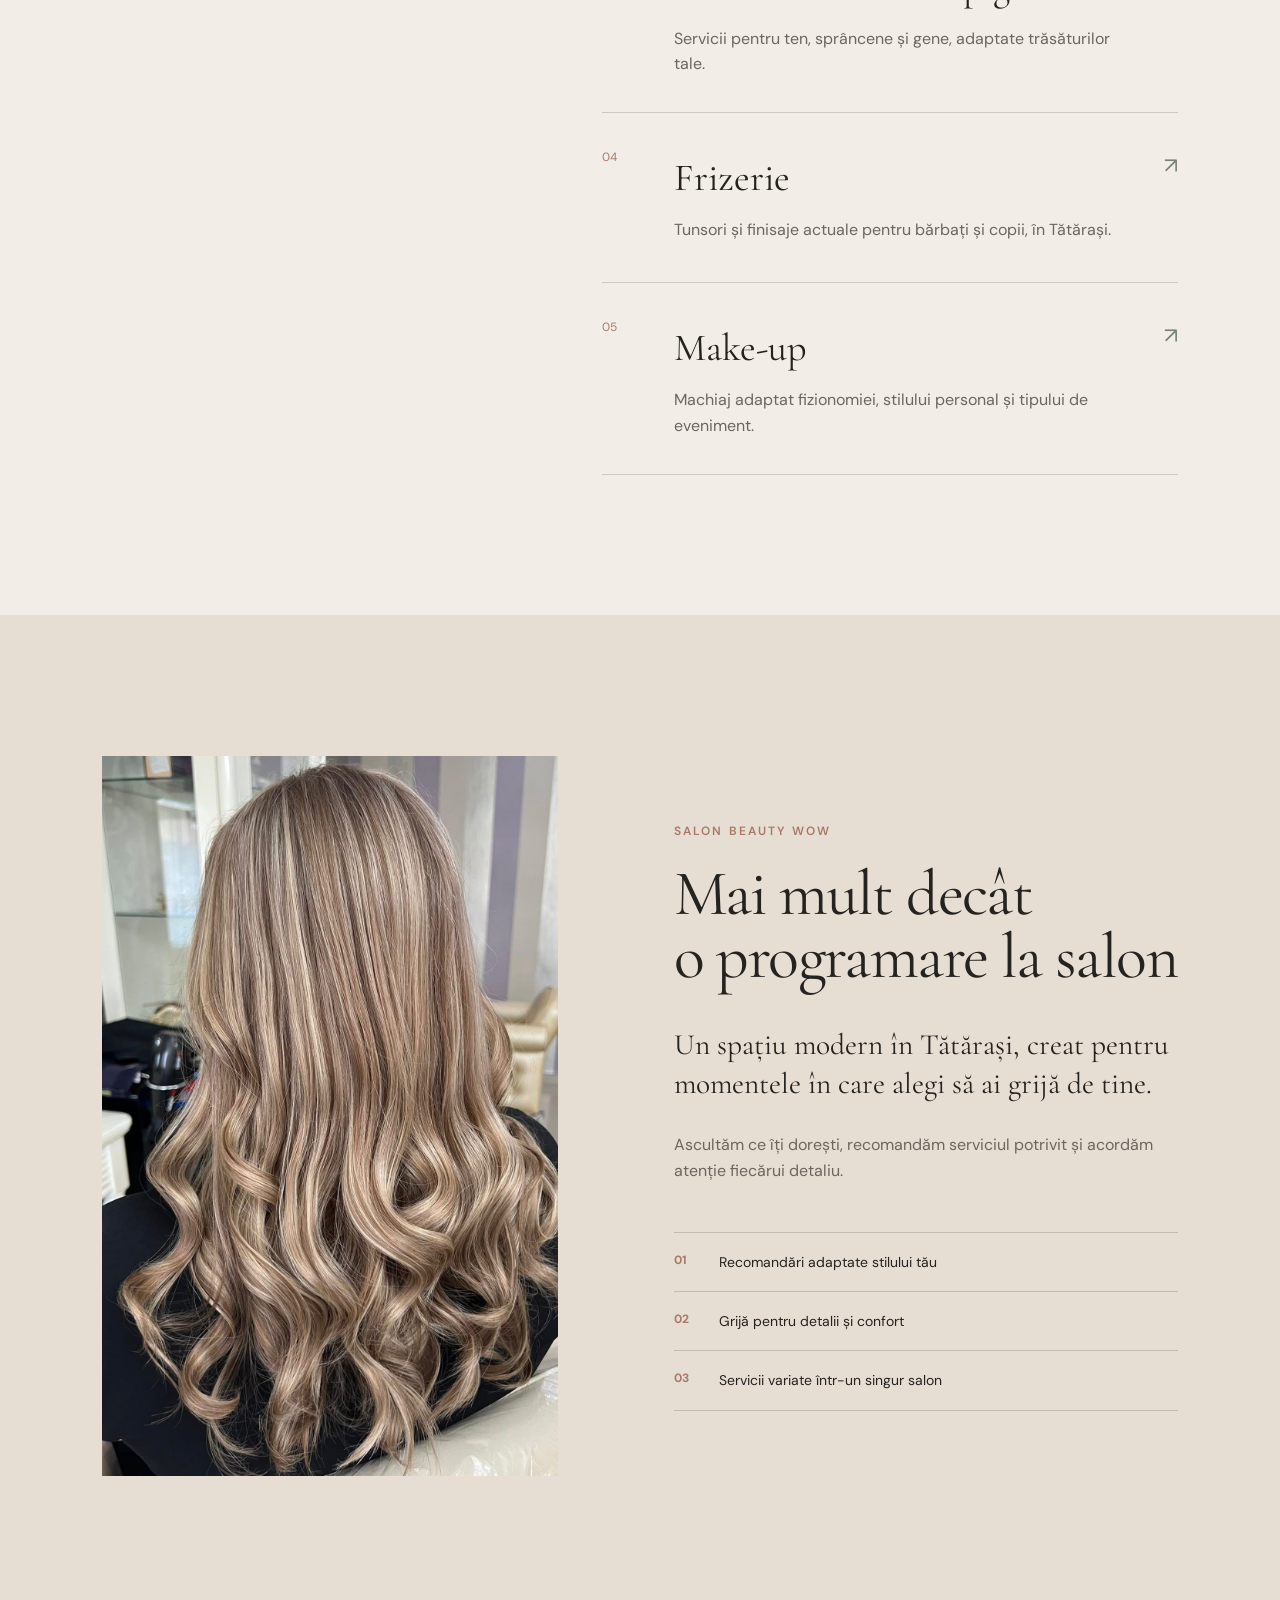
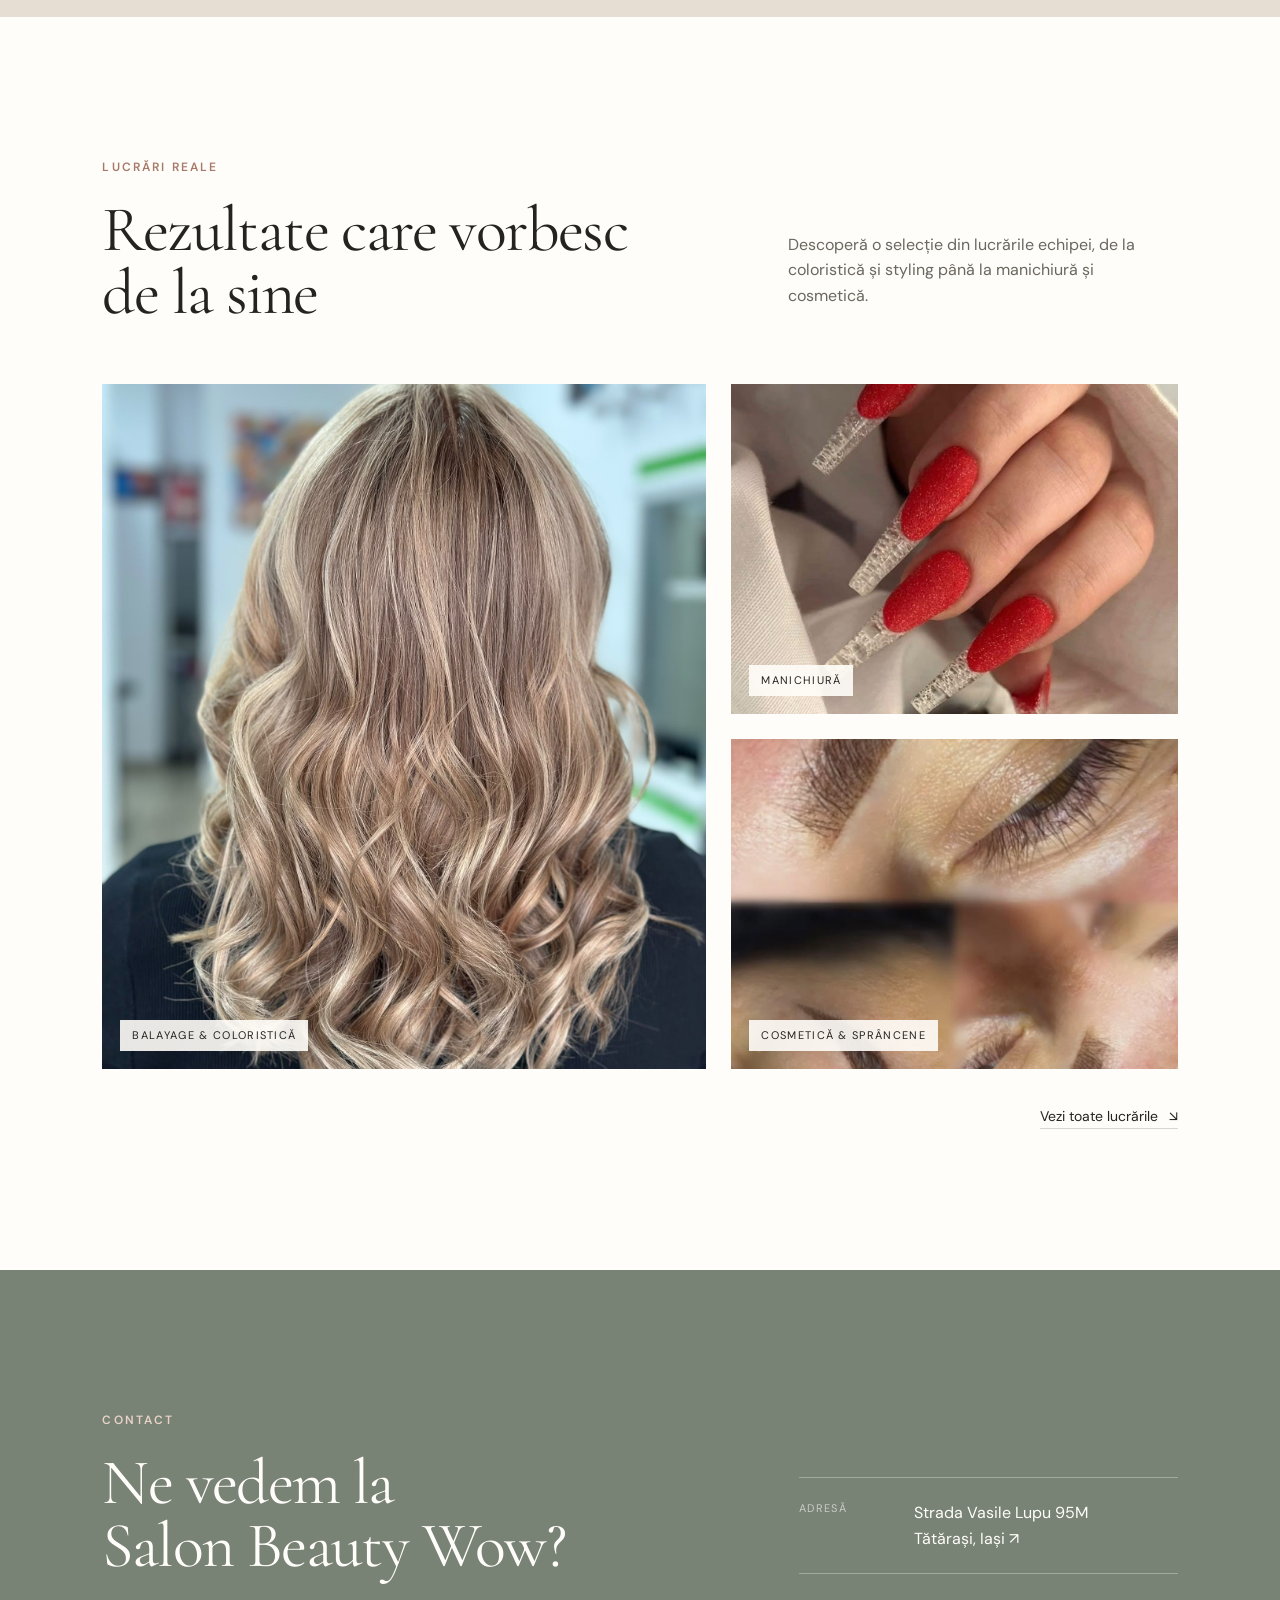
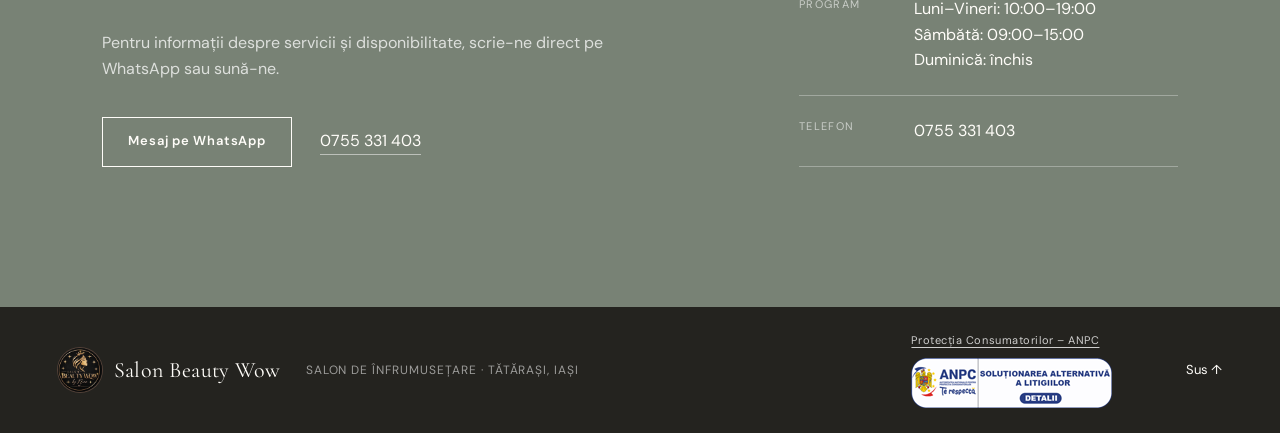
==== commit 1057a592: "Add current ANPC SAL information" ====
--- a/index.html
+++ b/index.html
@@ -135,7 +135,14 @@
 
   <footer>
     <a class="brand brand-footer" href="#acasa"><img class="brand-logo" src="logo-salon-beauty-wow.jpeg" alt=""><span class="brand-name">Salon Beauty Wow</span></a>
-    <p>Salon de înfrumusețare · Tătărași, Iași</p><a href="#acasa">Sus ↑</a>
+    <p>Salon de înfrumusețare · Tătărași, Iași</p>
+    <div class="footer-anpc" aria-label="Informații pentru consumatori">
+      <a class="anpc-link" href="https://anpc.ro" target="_blank" rel="noopener noreferrer">Protecția Consumatorilor – ANPC</a>
+      <a class="anpc-sal" href="https://reclamatiisal.anpc.ro" target="_blank" rel="noopener noreferrer" aria-label="Accesează platforma ANPC pentru soluționarea alternativă a litigiilor">
+        <img src="assets/anpc-sal.png" width="250" height="50" loading="lazy" alt="ANPC — Soluționarea alternativă a litigiilor (SAL)">
+      </a>
+    </div>
+    <a href="#acasa">Sus ↑</a>
   </footer>
   <script src="script.js"></script>
 </body>
--- a/style.css
+++ b/style.css
@@ -241,7 +241,7 @@
 footer {
   min-height: 110px;
   display: grid;
-  grid-template-columns: 1fr auto 1fr;
+  grid-template-columns: auto 1fr auto auto;
   align-items: center;
   gap: 25px;
   padding: 25px 4.5vw;
@@ -251,6 +251,11 @@
 footer p { margin: 0; color: rgba(255,255,255,.55); font-size: 12px; letter-spacing: .08em; text-transform: uppercase; }
 footer > a:last-child { justify-self: end; font-size: 13px; }
 .brand-footer .brand-logo { width: 44px; height: 44px; }
+.footer-anpc { display: flex; flex-direction: column; align-items: flex-start; gap: 8px; }
+.anpc-link { font-size: 11px; letter-spacing: .05em; text-decoration: underline; text-underline-offset: 3px; color: rgba(255,255,255,.78); }
+.anpc-link:hover { color: var(--white); }
+.anpc-sal { display: block; width: 250px; height: 50px; }
+.anpc-sal img { width: 250px; height: 50px; object-fit: contain; object-position: left center; }
 
 .inner-hero {
   min-height: 620px;
@@ -471,6 +476,8 @@
   .contact-actions { flex-direction: column; align-items: flex-start; }
   footer { grid-template-columns: 1fr auto; }
   footer p { display: none; }
+  footer > a:last-child { grid-column: 2; grid-row: 1; }
+  .footer-anpc { grid-column: 1 / -1; grid-row: 2; margin-top: 10px; }
 }
 
 @media (prefers-reduced-motion: reduce) {
